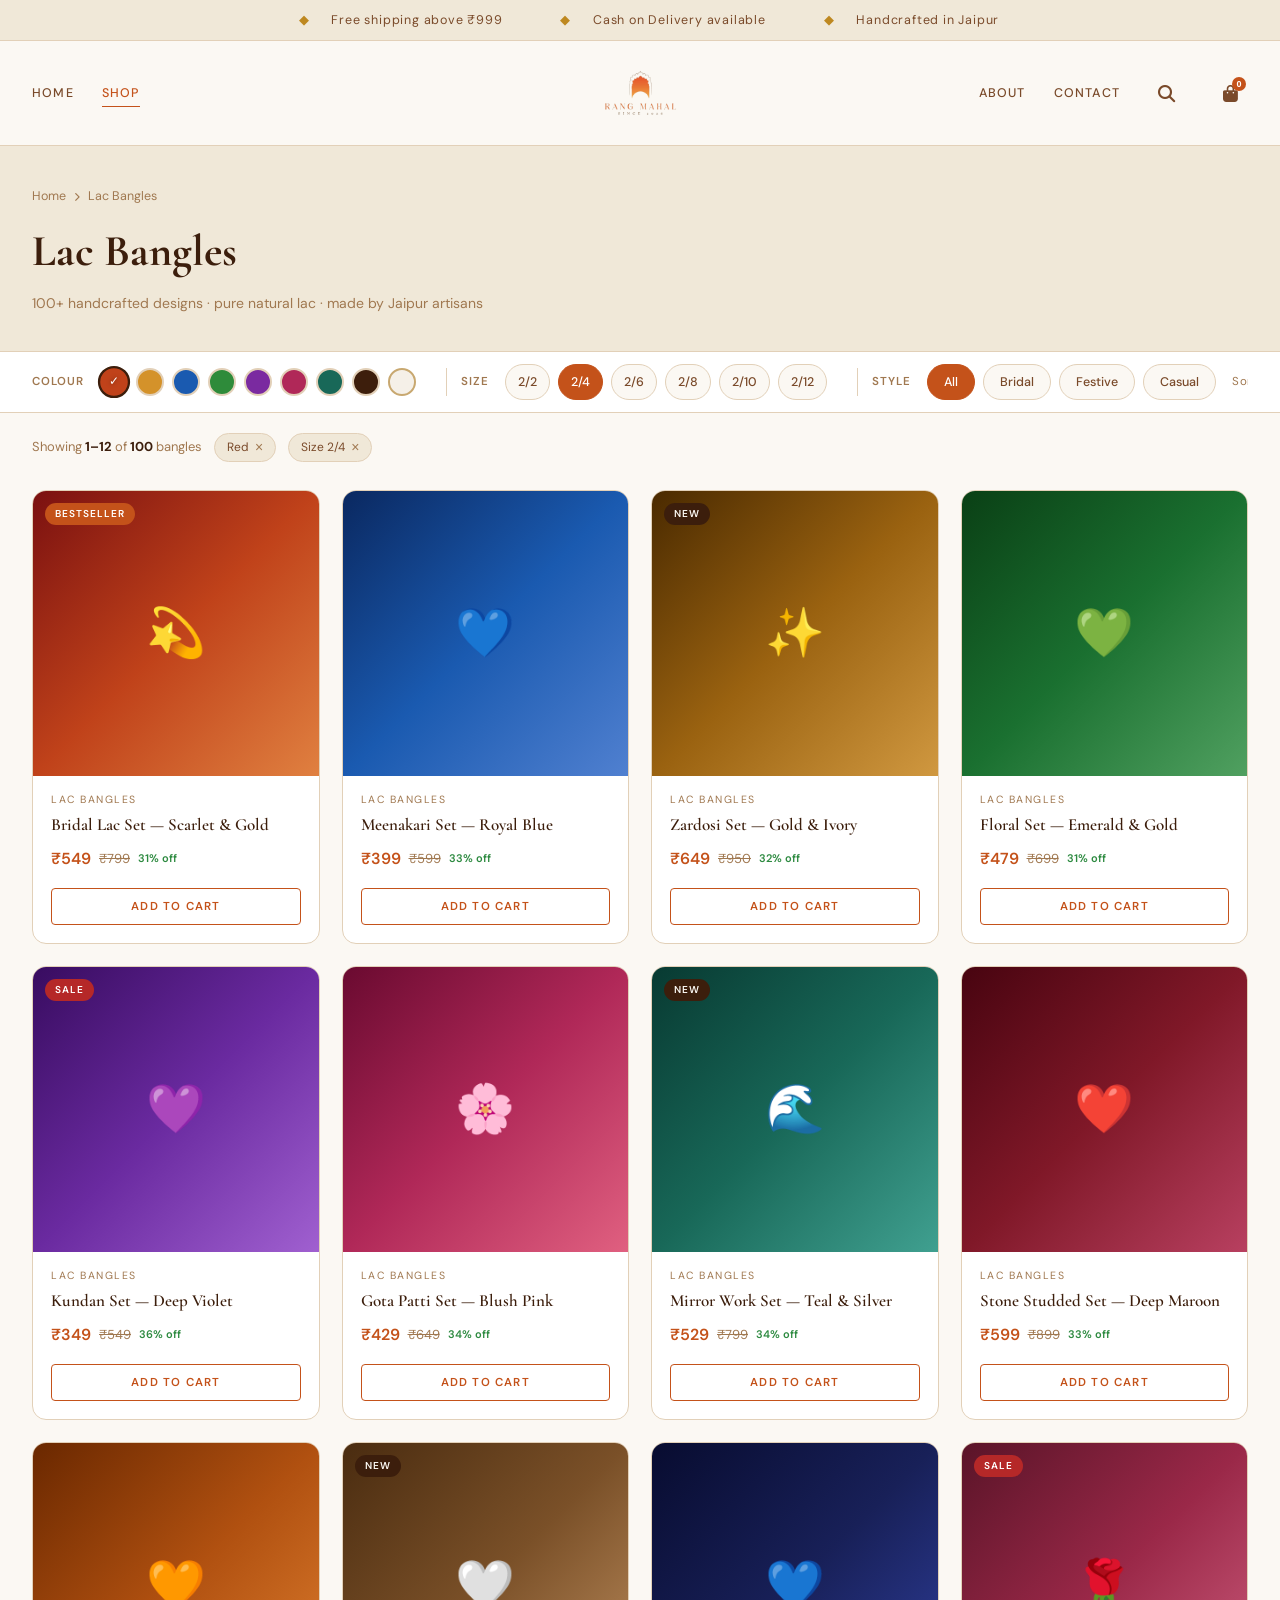
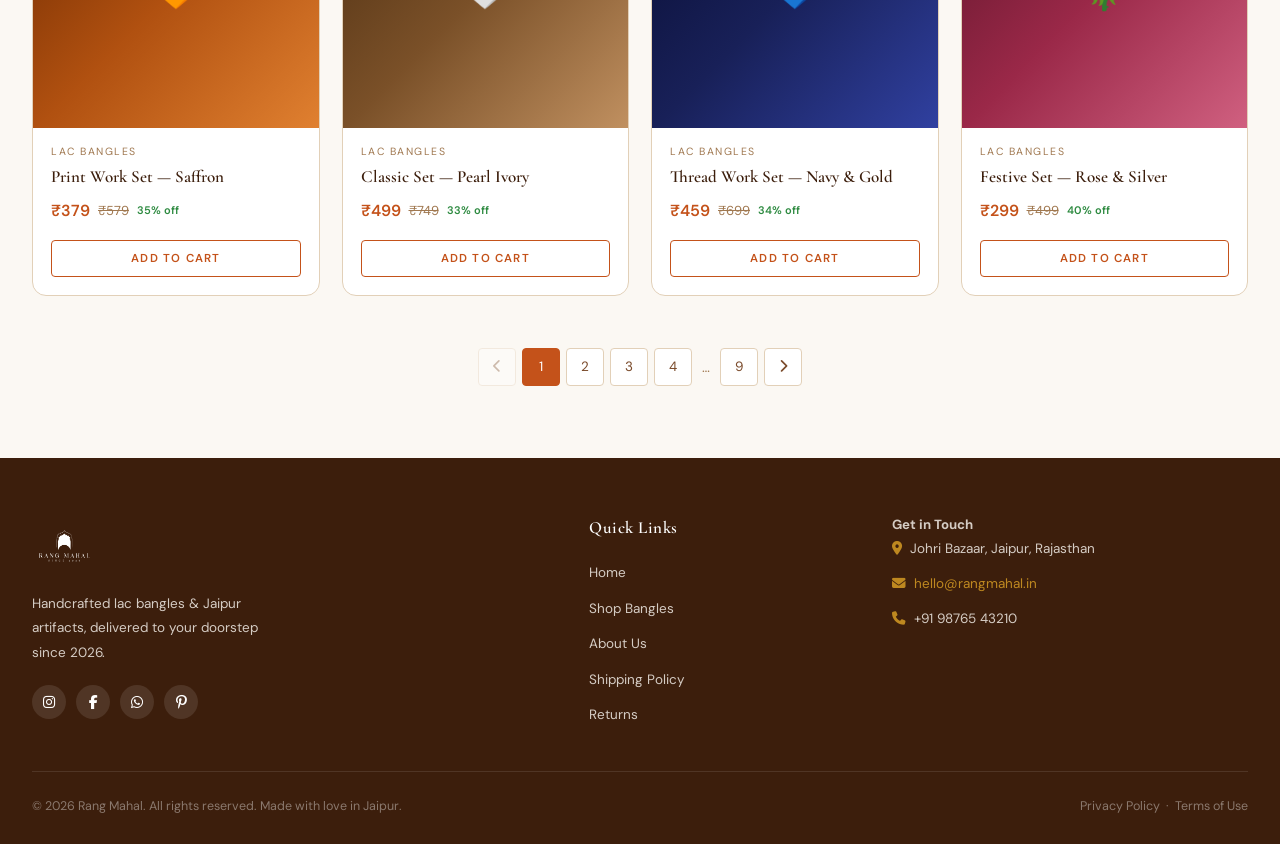
==== catalogue.html @ 9840b1d2 "Homepage completed" ====
<!DOCTYPE html>
<html lang="en">
<head>
  <meta charset="UTF-8" />
  <meta name="viewport" content="width=device-width, initial-scale=1.0" />
  <title>Lac Bangles — Rang Mahal Jaipur</title>
  <link rel="stylesheet" href="assets/css/styles.css" />
  <link rel="stylesheet" href="https://cdnjs.cloudflare.com/ajax/libs/font-awesome/6.5.0/css/all.min.css" />
  <style>

    /* ═══════════════════════════════════════════
       PAGE HEADER
    ═══════════════════════════════════════════ */
    .page-head {
      background: var(--cream-2);
      border-bottom: 1px solid var(--border);
      padding: 40px 32px 36px;
    }
    .page-head-inner {
      max-width: 1280px; margin: 0 auto;
    }
    .breadcrumb {
      font-size: 12.5px; color: var(--text-3);
      margin-bottom: 10px; display: flex; align-items: center; gap: 8px;
    }
    .breadcrumb a { color: var(--text-3); transition: color var(--t); }
    .breadcrumb a:hover { color: var(--orange); }
    .breadcrumb i { font-size: 9px; }
    .page-head h1 {
      font-family: 'Cormorant Garamond', serif;
      font-size: clamp(28px, 4vw, 44px);
      font-weight: 700; color: var(--brown);
    }
    .page-head p { font-size: 14px; color: var(--text-3); margin-top: 6px; }

    /* ═══════════════════════════════════════════
       FILTER BAR
    ═══════════════════════════════════════════ */
    .filter-bar {
      background: var(--white);
      border-bottom: 1px solid var(--border);
      padding: 0 32px;
      position: sticky; top: 104px; z-index: 50;
    }
    .filter-bar-inner {
      max-width: 1280px; margin: 0 auto;
      display: flex; align-items: center;
      gap: 0; overflow-x: auto;
      scrollbar-width: none;
    }
    .filter-bar-inner::-webkit-scrollbar { display: none; }

    .filter-group-label {
      font-size: 11.5px; font-weight: 600; letter-spacing: 1px;
      text-transform: uppercase; color: var(--text-3);
      padding: 16px 16px 16px 0;
      white-space: nowrap; flex-shrink: 0;
    }

    .filter-chips {
      display: flex; gap: 8px; padding: 12px 16px 12px 0;
      flex-shrink: 0;
    }
    .chip {
      display: inline-flex; align-items: center; gap: 6px;
      padding: 7px 16px; border-radius: 30px;
      font-size: 12.5px; font-weight: 500;
      border: 1.5px solid var(--border);
      background: var(--cream); color: var(--text-2);
      cursor: pointer; transition: all var(--t);
      white-space: nowrap;
    }
    .chip.active, .chip:hover {
      background: var(--orange); color: #fff; border-color: var(--orange);
    }
    .chip.size-chip { padding: 7px 12px; }

    /* Color chips */
    .color-chip {
      width: 28px; height: 28px; border-radius: 50%;
      border: 2.5px solid var(--border);
      cursor: pointer; transition: all var(--t);
      flex-shrink: 0;
      position: relative;
    }
    .color-chip:hover,
    .color-chip.active {
      border-color: var(--brown);
      transform: scale(1.15);
    }
    .color-chip.active::after {
      content: '✓';
      position: absolute; top: 50%; left: 50%;
      transform: translate(-50%, -50%);
      font-size: 10px; color: #fff;
      text-shadow: 0 0 4px rgba(0,0,0,0.5);
    }

    /* Separator between filter groups */
    .filter-sep {
      width: 1px; height: 28px; background: var(--border);
      flex-shrink: 0; margin: 0 14px;
    }

    /* Sort (pushed to the right) */
    .filter-spacer { flex: 1; }
    .sort-wrap { display: flex; align-items: center; gap: 8px; padding: 12px 0; white-space: nowrap; }
    .sort-label { font-size: 11.5px; color: var(--text-3); letter-spacing: 0.5px; }
    .sort-select {
      padding: 7px 30px 7px 12px; border-radius: 4px;
      border: 1.5px solid var(--border);
      background: var(--cream) url("data:image/svg+xml,%3Csvg xmlns='http://www.w3.org/2000/svg' width='10' height='6'%3E%3Cpath d='M0 0l5 6 5-6z' fill='%237A4A2A'/%3E%3C/svg%3E") no-repeat right 10px center;
      appearance: none; font-family: 'DM Sans', sans-serif;
      font-size: 12.5px; color: var(--text-2);
      cursor: pointer; outline: none;
    }
    .sort-select:focus { border-color: var(--orange); }

    /* Results count + active filters */
    .results-bar {
      max-width: 1280px; margin: 0 auto;
      padding: 20px 32px 0;
      display: flex; align-items: center; gap: 12px; flex-wrap: wrap;
    }
    .results-count { font-size: 13px; color: var(--text-3); }
    .results-count strong { color: var(--brown); }

    .active-tag {
      display: inline-flex; align-items: center; gap: 6px;
      background: var(--cream-2); border: 1px solid var(--border);
      padding: 4px 12px; border-radius: 20px;
      font-size: 12px; color: var(--text-2);
    }
    .active-tag button {
      background: none; border: none; cursor: pointer;
      color: var(--text-3); font-size: 14px; line-height: 1;
      padding: 0; transition: color var(--t);
    }
    .active-tag button:hover { color: var(--orange); }

    /* ═══════════════════════════════════════════
       PRODUCTS GRID
    ═══════════════════════════════════════════ */
    .shop-section { padding: 28px 32px 72px; }
    .shop-inner   { max-width: 1280px; margin: 0 auto; }

    /* ═══════════════════════════════════════════
       PAGINATION
    ═══════════════════════════════════════════ */
    .pagination {
      display: flex; align-items: center; justify-content: center;
      gap: 6px; margin-top: 52px;
    }
    .pg-btn {
      min-width: 38px; height: 38px; border-radius: 4px;
      background: var(--white); border: 1.5px solid var(--border);
      font-family: 'DM Sans', sans-serif; font-size: 13.5px;
      color: var(--text-2); cursor: pointer;
      display: flex; align-items: center; justify-content: center;
      padding: 0 8px; transition: all var(--t);
    }
    .pg-btn:hover      { border-color: var(--orange); color: var(--orange); }
    .pg-btn.active     { background: var(--orange); color: #fff; border-color: var(--orange); }
    .pg-btn:disabled   { opacity: 0.35; cursor: default; pointer-events: none; }
    .pg-ellipsis       { color: var(--text-3); padding: 0 4px; font-size: 14px; }

    /* ═══════════════════════════════════════════
       EMPTY STATE (future use)
    ═══════════════════════════════════════════ */
    .empty-state {
      text-align: center; padding: 80px 20px;
      display: none;
    }
    .empty-state i { font-size: 48px; color: var(--border); margin-bottom: 20px; }
    .empty-state h3 { font-family: 'Cormorant Garamond', serif; font-size: 26px; color: var(--brown); margin-bottom: 10px; }
    .empty-state p  { color: var(--text-3); font-size: 14px; }

    /* ═══════════════════════════════════════════
       RESPONSIVE
    ═══════════════════════════════════════════ */
    @media (max-width: 768px) {
      .filter-bar { padding: 0 18px; }
      .shop-section { padding: 20px 18px 52px; }
      .results-bar  { padding: 16px 18px 0; }
      .page-head    { padding: 28px 18px 24px; }
    }
  </style>
</head>
<body>

<!-- ── Announcement Bar ─────────────────────────────────── -->
<div class="top-bar">
  <span><span class="dot">◆</span> Free shipping above ₹999</span>
  <span><span class="dot">◆</span> Cash on Delivery available</span>
  <span><span class="dot">◆</span> Handcrafted in Jaipur</span>
</div>

<!-- ── Navbar ──────────────────────────────────────────── -->
<nav class="navbar">
  <div class="nav-wrap">
    <div class="nav-links">
      <a href="index.html" class="nav-link">Home</a>
      <a href="catalogue.html" class="nav-link active">Shop</a>
    </div>

    <div class="nav-logo">
      <a href="index.html"><img src="assets/images/logo.png" alt="Rang Mahal" /></a>
    </div>

    <div class="nav-links nav-links-right">
      <a href="index.html#about" class="nav-link">About</a>
      <a href="index.html#contact" class="nav-link">Contact</a>
      <button class="nav-icon" title="Search"><i class="fas fa-search"></i></button>
      <button class="nav-icon" title="Cart">
        <i class="fas fa-shopping-bag"></i>
        <span class="cart-count" id="cartCount">0</span>
      </button>
    </div>
  </div>
</nav>

<!-- ── Page Header ──────────────────────────────────────── -->
<div class="page-head">
  <div class="page-head-inner">
    <div class="breadcrumb">
      <a href="index.html">Home</a>
      <i class="fas fa-chevron-right"></i>
      <span>Lac Bangles</span>
    </div>
    <h1>Lac Bangles</h1>
    <p>100+ handcrafted designs · pure natural lac · made by Jaipur artisans</p>
  </div>
</div>

<!-- ── Filter Bar ───────────────────────────────────────── -->
<div class="filter-bar">
  <div class="filter-bar-inner">

    <!-- Color -->
    <span class="filter-group-label">Colour</span>
    <div class="filter-chips" id="colorChips">
      <div class="color-chip active" style="background:#C0421A;" title="Red" onclick="toggleChip(this,'color')"></div>
      <div class="color-chip"       style="background:#D4922A;" title="Gold" onclick="toggleChip(this,'color')"></div>
      <div class="color-chip"       style="background:#1A5AB0;" title="Blue" onclick="toggleChip(this,'color')"></div>
      <div class="color-chip"       style="background:#2E8B3A;" title="Green" onclick="toggleChip(this,'color')"></div>
      <div class="color-chip"       style="background:#7A2AA0;" title="Purple" onclick="toggleChip(this,'color')"></div>
      <div class="color-chip"       style="background:#B02858;" title="Pink" onclick="toggleChip(this,'color')"></div>
      <div class="color-chip"       style="background:#186858;" title="Teal" onclick="toggleChip(this,'color')"></div>
      <div class="color-chip"       style="background:#3D1E0C;" title="Brown" onclick="toggleChip(this,'color')"></div>
      <div class="color-chip"       style="background:#F5F0E8;border-color:#C8A870;" title="Ivory" onclick="toggleChip(this,'color')"></div>
    </div>

    <div class="filter-sep"></div>

    <!-- Size -->
    <span class="filter-group-label">Size</span>
    <div class="filter-chips" id="sizeChips">
      <span class="chip size-chip" onclick="toggleChip(this,'size')">2/2</span>
      <span class="chip size-chip active" onclick="toggleChip(this,'size')">2/4</span>
      <span class="chip size-chip" onclick="toggleChip(this,'size')">2/6</span>
      <span class="chip size-chip" onclick="toggleChip(this,'size')">2/8</span>
      <span class="chip size-chip" onclick="toggleChip(this,'size')">2/10</span>
      <span class="chip size-chip" onclick="toggleChip(this,'size')">2/12</span>
    </div>

    <div class="filter-sep"></div>

    <!-- Style -->
    <span class="filter-group-label">Style</span>
    <div class="filter-chips">
      <span class="chip active" onclick="toggleChip(this,'style')">All</span>
      <span class="chip" onclick="toggleChip(this,'style')">Bridal</span>
      <span class="chip" onclick="toggleChip(this,'style')">Festive</span>
      <span class="chip" onclick="toggleChip(this,'style')">Casual</span>
    </div>

    <div class="filter-spacer"></div>

    <!-- Sort -->
    <div class="sort-wrap">
      <span class="sort-label">Sort</span>
      <select class="sort-select" id="sortSelect">
        <option>Most Popular</option>
        <option>Price: Low to High</option>
        <option>Price: High to Low</option>
        <option>Newest First</option>
        <option>Best Rated</option>
      </select>
    </div>

  </div>
</div>

<!-- ── Results count + active filter tags ──────────────── -->
<div class="results-bar" id="resultsBar">
  <span class="results-count">Showing <strong>1–12</strong> of <strong>100</strong> bangles</span>
  <span class="active-tag">Red <button onclick="this.parentElement.remove()">×</button></span>
  <span class="active-tag">Size 2/4 <button onclick="this.parentElement.remove()">×</button></span>
</div>

<!-- ── Products Grid ────────────────────────────────────── -->
<div class="shop-section">
  <div class="shop-inner">
    <div class="grid-4" id="productsGrid">

      <!-- 1 -->
      <div class="card">
        <div class="card-img">
          <div class="ph ph-red">💫</div>
          <div class="card-badge badge-hot">Bestseller</div>
          <button class="card-wish"><i class="far fa-heart"></i></button>
        </div>
        <div class="card-body">
          <div class="card-sub">Lac Bangles</div>
          <div class="card-name">Bridal Lac Set — Scarlet &amp; Gold</div>
          <div class="card-price">
            <span class="price-now">₹549</span>
            <span class="price-was">₹799</span>
            <span class="price-off">31% off</span>
          </div>
        </div>
        <div class="card-footer"><button class="card-btn" onclick="addCart(this)">Add to Cart</button></div>
      </div>

      <!-- 2 -->
      <div class="card">
        <div class="card-img">
          <div class="ph ph-blue">💙</div>
          <button class="card-wish"><i class="far fa-heart"></i></button>
        </div>
        <div class="card-body">
          <div class="card-sub">Lac Bangles</div>
          <div class="card-name">Meenakari Set — Royal Blue</div>
          <div class="card-price">
            <span class="price-now">₹399</span>
            <span class="price-was">₹599</span>
            <span class="price-off">33% off</span>
          </div>
        </div>
        <div class="card-footer"><button class="card-btn" onclick="addCart(this)">Add to Cart</button></div>
      </div>

      <!-- 3 -->
      <div class="card">
        <div class="card-img">
          <div class="ph ph-gold">✨</div>
          <div class="card-badge badge-new">New</div>
          <button class="card-wish"><i class="far fa-heart"></i></button>
        </div>
        <div class="card-body">
          <div class="card-sub">Lac Bangles</div>
          <div class="card-name">Zardosi Set — Gold &amp; Ivory</div>
          <div class="card-price">
            <span class="price-now">₹649</span>
            <span class="price-was">₹950</span>
            <span class="price-off">32% off</span>
          </div>
        </div>
        <div class="card-footer"><button class="card-btn" onclick="addCart(this)">Add to Cart</button></div>
      </div>

      <!-- 4 -->
      <div class="card">
        <div class="card-img">
          <div class="ph ph-green">💚</div>
          <button class="card-wish"><i class="far fa-heart"></i></button>
        </div>
        <div class="card-body">
          <div class="card-sub">Lac Bangles</div>
          <div class="card-name">Floral Set — Emerald &amp; Gold</div>
          <div class="card-price">
            <span class="price-now">₹479</span>
            <span class="price-was">₹699</span>
            <span class="price-off">31% off</span>
          </div>
        </div>
        <div class="card-footer"><button class="card-btn" onclick="addCart(this)">Add to Cart</button></div>
      </div>

      <!-- 5 -->
      <div class="card">
        <div class="card-img">
          <div class="ph ph-purple">💜</div>
          <div class="card-badge badge-sale">Sale</div>
          <button class="card-wish"><i class="far fa-heart"></i></button>
        </div>
        <div class="card-body">
          <div class="card-sub">Lac Bangles</div>
          <div class="card-name">Kundan Set — Deep Violet</div>
          <div class="card-price">
            <span class="price-now">₹349</span>
            <span class="price-was">₹549</span>
            <span class="price-off">36% off</span>
          </div>
        </div>
        <div class="card-footer"><button class="card-btn" onclick="addCart(this)">Add to Cart</button></div>
      </div>

      <!-- 6 -->
      <div class="card">
        <div class="card-img">
          <div class="ph ph-pink">🌸</div>
          <button class="card-wish"><i class="far fa-heart"></i></button>
        </div>
        <div class="card-body">
          <div class="card-sub">Lac Bangles</div>
          <div class="card-name">Gota Patti Set — Blush Pink</div>
          <div class="card-price">
            <span class="price-now">₹429</span>
            <span class="price-was">₹649</span>
            <span class="price-off">34% off</span>
          </div>
        </div>
        <div class="card-footer"><button class="card-btn" onclick="addCart(this)">Add to Cart</button></div>
      </div>

      <!-- 7 -->
      <div class="card">
        <div class="card-img">
          <div class="ph ph-teal">🌊</div>
          <div class="card-badge badge-new">New</div>
          <button class="card-wish"><i class="far fa-heart"></i></button>
        </div>
        <div class="card-body">
          <div class="card-sub">Lac Bangles</div>
          <div class="card-name">Mirror Work Set — Teal &amp; Silver</div>
          <div class="card-price">
            <span class="price-now">₹529</span>
            <span class="price-was">₹799</span>
            <span class="price-off">34% off</span>
          </div>
        </div>
        <div class="card-footer"><button class="card-btn" onclick="addCart(this)">Add to Cart</button></div>
      </div>

      <!-- 8 -->
      <div class="card">
        <div class="card-img">
          <div class="ph ph-maroon">❤️</div>
          <button class="card-wish"><i class="far fa-heart"></i></button>
        </div>
        <div class="card-body">
          <div class="card-sub">Lac Bangles</div>
          <div class="card-name">Stone Studded Set — Deep Maroon</div>
          <div class="card-price">
            <span class="price-now">₹599</span>
            <span class="price-was">₹899</span>
            <span class="price-off">33% off</span>
          </div>
        </div>
        <div class="card-footer"><button class="card-btn" onclick="addCart(this)">Add to Cart</button></div>
      </div>

      <!-- 9 -->
      <div class="card">
        <div class="card-img">
          <div class="ph ph-saffron">🧡</div>
          <button class="card-wish"><i class="far fa-heart"></i></button>
        </div>
        <div class="card-body">
          <div class="card-sub">Lac Bangles</div>
          <div class="card-name">Print Work Set — Saffron</div>
          <div class="card-price">
            <span class="price-now">₹379</span>
            <span class="price-was">₹579</span>
            <span class="price-off">35% off</span>
          </div>
        </div>
        <div class="card-footer"><button class="card-btn" onclick="addCart(this)">Add to Cart</button></div>
      </div>

      <!-- 10 -->
      <div class="card">
        <div class="card-img">
          <div class="ph ph-ivory">🤍</div>
          <div class="card-badge badge-new">New</div>
          <button class="card-wish"><i class="far fa-heart"></i></button>
        </div>
        <div class="card-body">
          <div class="card-sub">Lac Bangles</div>
          <div class="card-name">Classic Set — Pearl Ivory</div>
          <div class="card-price">
            <span class="price-now">₹499</span>
            <span class="price-was">₹749</span>
            <span class="price-off">33% off</span>
          </div>
        </div>
        <div class="card-footer"><button class="card-btn" onclick="addCart(this)">Add to Cart</button></div>
      </div>

      <!-- 11 -->
      <div class="card">
        <div class="card-img">
          <div class="ph ph-navy">💙</div>
          <button class="card-wish"><i class="far fa-heart"></i></button>
        </div>
        <div class="card-body">
          <div class="card-sub">Lac Bangles</div>
          <div class="card-name">Thread Work Set — Navy &amp; Gold</div>
          <div class="card-price">
            <span class="price-now">₹459</span>
            <span class="price-was">₹699</span>
            <span class="price-off">34% off</span>
          </div>
        </div>
        <div class="card-footer"><button class="card-btn" onclick="addCart(this)">Add to Cart</button></div>
      </div>

      <!-- 12 -->
      <div class="card">
        <div class="card-img">
          <div class="ph ph-rose">🌹</div>
          <div class="card-badge badge-sale">Sale</div>
          <button class="card-wish"><i class="far fa-heart"></i></button>
        </div>
        <div class="card-body">
          <div class="card-sub">Lac Bangles</div>
          <div class="card-name">Festive Set — Rose &amp; Silver</div>
          <div class="card-price">
            <span class="price-now">₹299</span>
            <span class="price-was">₹499</span>
            <span class="price-off">40% off</span>
          </div>
        </div>
        <div class="card-footer"><button class="card-btn" onclick="addCart(this)">Add to Cart</button></div>
      </div>

    </div><!-- /grid -->

    <!-- Pagination -->
    <div class="pagination">
      <button class="pg-btn" disabled><i class="fas fa-chevron-left"></i></button>
      <button class="pg-btn active">1</button>
      <button class="pg-btn" onclick="goPage(this)">2</button>
      <button class="pg-btn" onclick="goPage(this)">3</button>
      <button class="pg-btn" onclick="goPage(this)">4</button>
      <span class="pg-ellipsis">…</span>
      <button class="pg-btn" onclick="goPage(this)">9</button>
      <button class="pg-btn" onclick="goPage(this)"><i class="fas fa-chevron-right"></i></button>
    </div>

  </div>
</div>

<!-- ── Footer ───────────────────────────────────────────── -->
<footer class="footer">
  <div class="footer-grid">
    <div>
      <div class="footer-logo"><img src="assets/images/logo.png" alt="Rang Mahal" /></div>
      <p class="footer-desc">
        Handcrafted lac bangles &amp; Jaipur artifacts, delivered to your doorstep since 2026.
      </p>
      <div class="footer-socials">
        <a href="#" class="social-btn"><i class="fab fa-instagram"></i></a>
        <a href="#" class="social-btn"><i class="fab fa-facebook-f"></i></a>
        <a href="#" class="social-btn"><i class="fab fa-whatsapp"></i></a>
        <a href="#" class="social-btn"><i class="fab fa-pinterest-p"></i></a>
      </div>
    </div>

    <div class="footer-col">
      <h5>Quick Links</h5>
      <ul class="footer-list">
        <li><a href="index.html">Home</a></li>
        <li><a href="catalogue.html">Shop Bangles</a></li>
        <li><a href="index.html#about">About Us</a></li>
        <li><a href="#">Shipping Policy</a></li>
        <li><a href="#">Returns</a></li>
      </ul>
    </div>

    <div class="footer-contact">
      <h5>Get in Touch</h5>
      <p><i class="fas fa-location-dot" style="color:var(--gold);margin-right:8px;"></i>Johri Bazaar, Jaipur, Rajasthan</p>
      <p style="margin-top:8px;"><i class="fas fa-envelope" style="color:var(--gold);margin-right:8px;"></i><a href="mailto:hello@rangmahal.in" style="color:var(--gold);">hello@rangmahal.in</a></p>
      <p style="margin-top:8px;"><i class="fas fa-phone" style="color:var(--gold);margin-right:8px;"></i>+91 98765 43210</p>
    </div>
  </div>

  <div class="footer-bottom">
    <span>© 2026 Rang Mahal. All rights reserved. Made with love in Jaipur.</span>
    <span>Privacy Policy &nbsp;·&nbsp; Terms of Use</span>
  </div>
</footer>

<script>
  // Cart
  let cartCount = 0;
  function addCart(btn) {
    cartCount++;
    document.getElementById('cartCount').textContent = cartCount;
    btn.textContent = '✓ Added';
    btn.style.background = '#2D8A40';
    btn.style.color = '#fff';
    btn.style.borderColor = '#2D8A40';
    setTimeout(() => {
      btn.textContent = 'Add to Cart';
      btn.style.cssText = '';
    }, 1600);
  }

  // Filter chip toggle (allow multi-select for color/size, single for style)
  function toggleChip(el, group) {
    if (group === 'style') {
      el.closest('.filter-chips').querySelectorAll('.chip').forEach(c => c.classList.remove('active'));
      el.classList.add('active');
    } else {
      el.classList.toggle('active');
    }
  }

  // Pagination
  function goPage(btn) {
    document.querySelectorAll('.pg-btn').forEach(b => b.classList.remove('active'));
    btn.classList.add('active');
    window.scrollTo({ top: 0, behavior: 'smooth' });
  }
</script>
</body>
</html>
---- assets/css/styles.css ----
/* ============================================================
   RANG MAHAL — Global Styles
   Cream #FBF8F3 | Orange #C4521A | Brown #3C1E0C | Gold #BE8820
   ============================================================ */

@import url('https://fonts.googleapis.com/css2?family=Cormorant+Garamond:ital,wght@0,400;0,500;0,600;0,700;1,400;1,600&family=DM+Sans:wght@300;400;500;600&display=swap');

*, *::before, *::after { box-sizing: border-box; margin: 0; padding: 0; }

:root {
  --cream:     #FBF8F3;
  --cream-2:   #F0E8D8;
  --white:     #FFFFFF;
  --brown:     #3C1E0C;
  --brown-2:   #7A4A2A;
  --orange:    #C4521A;
  --orange-2:  #E06B2A;
  --gold:      #BE8820;
  --border:    #E2D0B8;
  --text:      #3C1E0C;
  --text-2:    #7A4A2A;
  --text-3:    #A07850;
  --shadow:    0 2px 16px rgba(60,30,12,0.09);
  --shadow-2:  0 8px 36px rgba(60,30,12,0.14);
  --r:         8px;
  --r-lg:      14px;
  --t:         0.25s ease;
}

html { scroll-behavior: smooth; }

body {
  font-family: 'DM Sans', sans-serif;
  background: var(--cream);
  color: var(--text);
  line-height: 1.6;
  overflow-x: hidden;
}

img { display: block; max-width: 100%; }
a   { text-decoration: none; color: inherit; }

/* ── Announcement Bar ─────────────────────────────────────── */
.top-bar {
  background: var(--cream-2);
  border-bottom: 1px solid var(--border);
  text-align: center;
  padding: 10px 20px;
  font-size: 12.5px;
  color: var(--brown-2);
  letter-spacing: 0.8px;
}
.top-bar span { margin: 0 18px; }
.top-bar .dot { color: var(--gold); }

/* ── Navbar ───────────────────────────────────────────────── */
.navbar {
  background: var(--cream);
  border-bottom: 1px solid var(--border);
  position: sticky; top: 0; z-index: 999;
}
.nav-wrap {
  max-width: 1280px; margin: 0 auto;
  padding: 0 32px;
  display: grid;
  grid-template-columns: 1fr auto 1fr;
  align-items: center;
  height: 104px;
}
.nav-links { display: flex; align-items: center; gap: 28px; }
.nav-links-right { justify-content: flex-end; }

.nav-link {
  font-size: 12.5px; font-weight: 500;
  letter-spacing: 1.2px; text-transform: uppercase;
  color: var(--text-2);
  transition: color var(--t);
  position: relative;
}
.nav-link::after {
  content: ''; position: absolute; bottom: -4px; left: 0;
  width: 0; height: 1px; background: var(--orange);
  transition: width var(--t);
}
.nav-link:hover,
.nav-link.active { color: var(--orange); }
.nav-link:hover::after,
.nav-link.active::after { width: 100%; }

.nav-logo img { height: 90px; display: block; }

.nav-icon {
  background: none; border: none; cursor: pointer;
  color: var(--text-2); font-size: 17px;
  transition: color var(--t); position: relative;
  width: 36px; height: 36px;
  display: flex; align-items: center; justify-content: center;
  border-radius: 50%;
}
.nav-icon:hover { color: var(--orange); background: var(--cream-2); }

.cart-count {
  position: absolute; top: 2px; right: 2px;
  background: var(--orange); color: #fff;
  font-size: 9px; font-weight: 700;
  width: 14px; height: 14px; border-radius: 50%;
  display: flex; align-items: center; justify-content: center;
}

/* ── Buttons ──────────────────────────────────────────────── */
.btn {
  display: inline-flex; align-items: center; gap: 8px;
  padding: 13px 30px; border-radius: 4px;
  font-family: 'DM Sans', sans-serif;
  font-size: 12.5px; font-weight: 600;
  letter-spacing: 1.4px; text-transform: uppercase;
  cursor: pointer; border: 1.5px solid transparent;
  transition: all var(--t);
}
.btn-solid {
  background: var(--orange); color: #fff; border-color: var(--orange);
}
.btn-solid:hover { background: var(--brown); border-color: var(--brown); }

.btn-outline {
  background: transparent; color: var(--brown); border-color: var(--brown);
}
.btn-outline:hover { background: var(--brown); color: var(--cream); }

.btn-sm { padding: 9px 22px; font-size: 11.5px; }

/* ── Product Card ─────────────────────────────────────────── */
.card {
  background: var(--white);
  border-radius: var(--r-lg);
  overflow: hidden;
  border: 1px solid var(--border);
  transition: box-shadow var(--t), transform var(--t);
}
.card:hover { box-shadow: var(--shadow-2); transform: translateY(-4px); }

.card-img {
  aspect-ratio: 1/1;
  overflow: hidden;
  background: var(--cream-2);
  position: relative;
}
.card-img img,
.card-placeholder {
  width: 100%; height: 100%;
  object-fit: cover;
  transition: transform 0.4s ease;
}
.card:hover .card-img img,
.card:hover .card-placeholder { transform: scale(1.05); }

.card-badge {
  position: absolute; top: 12px; left: 12px;
  padding: 3px 10px; border-radius: 20px;
  font-size: 10px; font-weight: 600; letter-spacing: 1px;
  text-transform: uppercase;
}
.badge-new  { background: var(--brown);  color: var(--cream); }
.badge-hot  { background: var(--orange); color: #fff; }
.badge-sale { background: #B52828;       color: #fff; }

.card-wish {
  position: absolute; top: 12px; right: 12px;
  width: 32px; height: 32px; border-radius: 50%;
  background: rgba(255,255,255,0.9);
  border: none; cursor: pointer;
  display: flex; align-items: center; justify-content: center;
  font-size: 14px; color: var(--text-3);
  transition: all var(--t);
  opacity: 0;
}
.card:hover .card-wish { opacity: 1; }
.card-wish:hover { color: #B52828; background: #fff; }

.card-body { padding: 16px 18px; }
.card-sub  { font-size: 10.5px; letter-spacing: 1.5px; text-transform: uppercase; color: var(--text-3); margin-bottom: 5px; }
.card-name { font-family: 'Cormorant Garamond', serif; font-size: 17px; font-weight: 600; color: var(--brown); line-height: 1.3; margin-bottom: 10px; }

.card-price { display: flex; align-items: center; gap: 8px; }
.price-now  { font-size: 16px; font-weight: 600; color: var(--orange); }
.price-was  { font-size: 13px; color: var(--text-3); text-decoration: line-through; }
.price-off  { font-size: 11px; font-weight: 600; color: #2D8A40; }

.card-footer { padding: 0 18px 18px; }
.card-btn {
  width: 100%; padding: 10px; border-radius: 4px;
  background: transparent;
  border: 1px solid var(--orange); color: var(--orange);
  font-family: 'DM Sans', sans-serif;
  font-size: 11.5px; font-weight: 600; letter-spacing: 1.2px; text-transform: uppercase;
  cursor: pointer; transition: all var(--t);
}
.card-btn:hover { background: var(--orange); color: #fff; }

/* ── Section Wrapper ──────────────────────────────────────── */
.section { padding: 72px 32px; }
.inner   { max-width: 1280px; margin: 0 auto; }

/* ── Section Header ───────────────────────────────────────── */
.sec-head { text-align: center; margin-bottom: 48px; }
.sec-tag  {
  display: inline-block;
  font-size: 10.5px; font-weight: 600; letter-spacing: 3px; text-transform: uppercase;
  color: var(--gold); margin-bottom: 10px;
}
.sec-title {
  font-family: 'Cormorant Garamond', serif;
  font-size: clamp(28px, 4vw, 44px);
  font-weight: 700; color: var(--brown); line-height: 1.15;
}
.sec-rule {
  width: 48px; height: 1px; background: var(--gold);
  margin: 14px auto 0;
}

/* ── Product Grid ─────────────────────────────────────────── */
.grid-4 { display: grid; grid-template-columns: repeat(4,1fr); gap: 22px; }
.grid-3 { display: grid; grid-template-columns: repeat(3,1fr); gap: 22px; }

/* ── Footer ───────────────────────────────────────────────── */
.footer {
  background: var(--brown);
  color: rgba(251,248,243,0.8);
  padding: 56px 32px 28px;
}
.footer-grid {
  max-width: 1280px; margin: 0 auto;
  display: grid; grid-template-columns: 2fr 1fr 1.4fr;
  gap: 48px;
  padding-bottom: 44px;
  border-bottom: 1px solid rgba(255,255,255,0.1);
}
.footer-logo img { height: 64px; filter: brightness(0) invert(1); margin-bottom: 14px; }
.footer-desc { font-size: 13.5px; line-height: 1.8; max-width: 260px; }

.footer-socials { display: flex; gap: 10px; margin-top: 20px; }
.social-btn {
  width: 34px; height: 34px; border-radius: 50%;
  background: rgba(255,255,255,0.1); color: #fff;
  display: flex; align-items: center; justify-content: center;
  font-size: 14px; transition: background var(--t);
}
.social-btn:hover { background: var(--orange); }

.footer-col h5 {
  font-family: 'Cormorant Garamond', serif;
  font-size: 17px; font-weight: 600; color: #fff;
  margin-bottom: 18px; letter-spacing: 0.5px;
}
.footer-list { list-style: none; display: flex; flex-direction: column; gap: 10px; }
.footer-list a { font-size: 13.5px; transition: color var(--t); }
.footer-list a:hover { color: #fff; }

.footer-contact p { font-size: 13.5px; line-height: 2; }
.footer-contact a { color: var(--gold); }
.footer-contact a:hover { color: #fff; }

.footer-bottom {
  max-width: 1280px; margin: 0 auto; padding-top: 24px;
  display: flex; justify-content: space-between; align-items: center;
  font-size: 12.5px; color: rgba(255,255,255,0.4); flex-wrap: wrap; gap: 12px;
}

/* ── Placeholder art colors ───────────────────────────────── */
.ph { width:100%; height:100%; display:flex; align-items:center; justify-content:center; font-size:48px; }
.ph-red    { background: linear-gradient(135deg,#7A1010,#C0421A,#E08040); }
.ph-blue   { background: linear-gradient(135deg,#0A2860,#1A5AB0,#5080D0); }
.ph-green  { background: linear-gradient(135deg,#0A4015,#1A7030,#50A060); }
.ph-purple { background: linear-gradient(135deg,#380C60,#6A2AA0,#A060D0); }
.ph-pink   { background: linear-gradient(135deg,#6A0A30,#B02858,#E06080); }
.ph-teal   { background: linear-gradient(135deg,#083A32,#186858,#40A090); }
.ph-gold   { background: linear-gradient(135deg,#4A2A00,#9A6210,#D09840); }
.ph-maroon { background: linear-gradient(135deg,#480410,#801828,#B84060); }
.ph-ivory  { background: linear-gradient(135deg,#4A2C10,#7A5028,#C09060); }
.ph-saffron{ background: linear-gradient(135deg,#6A2800,#B05010,#E08030); }
.ph-navy   { background: linear-gradient(135deg,#080C30,#182058,#3040A0); }
.ph-rose   { background: linear-gradient(135deg,#5A1428,#9A2848,#D06080); }

/* ── Responsive ───────────────────────────────────────────── */
@media (max-width: 1024px) {
  .grid-4 { grid-template-columns: repeat(2,1fr); }
}
@media (max-width: 768px) {
  .nav-links { display: none; }
  .nav-wrap  { grid-template-columns: auto 1fr auto; }
  .nav-logo  { text-align: center; }
  .footer-grid { grid-template-columns: 1fr 1fr; gap: 32px; }
  .grid-3    { grid-template-columns: repeat(2,1fr); }
}
@media (max-width: 520px) {
  .section   { padding: 52px 18px; }
  .footer    { padding: 44px 18px 24px; }
  .footer-grid { grid-template-columns: 1fr; gap: 28px; }
  .grid-4, .grid-3 { grid-template-columns: repeat(2,1fr); gap: 14px; }
}
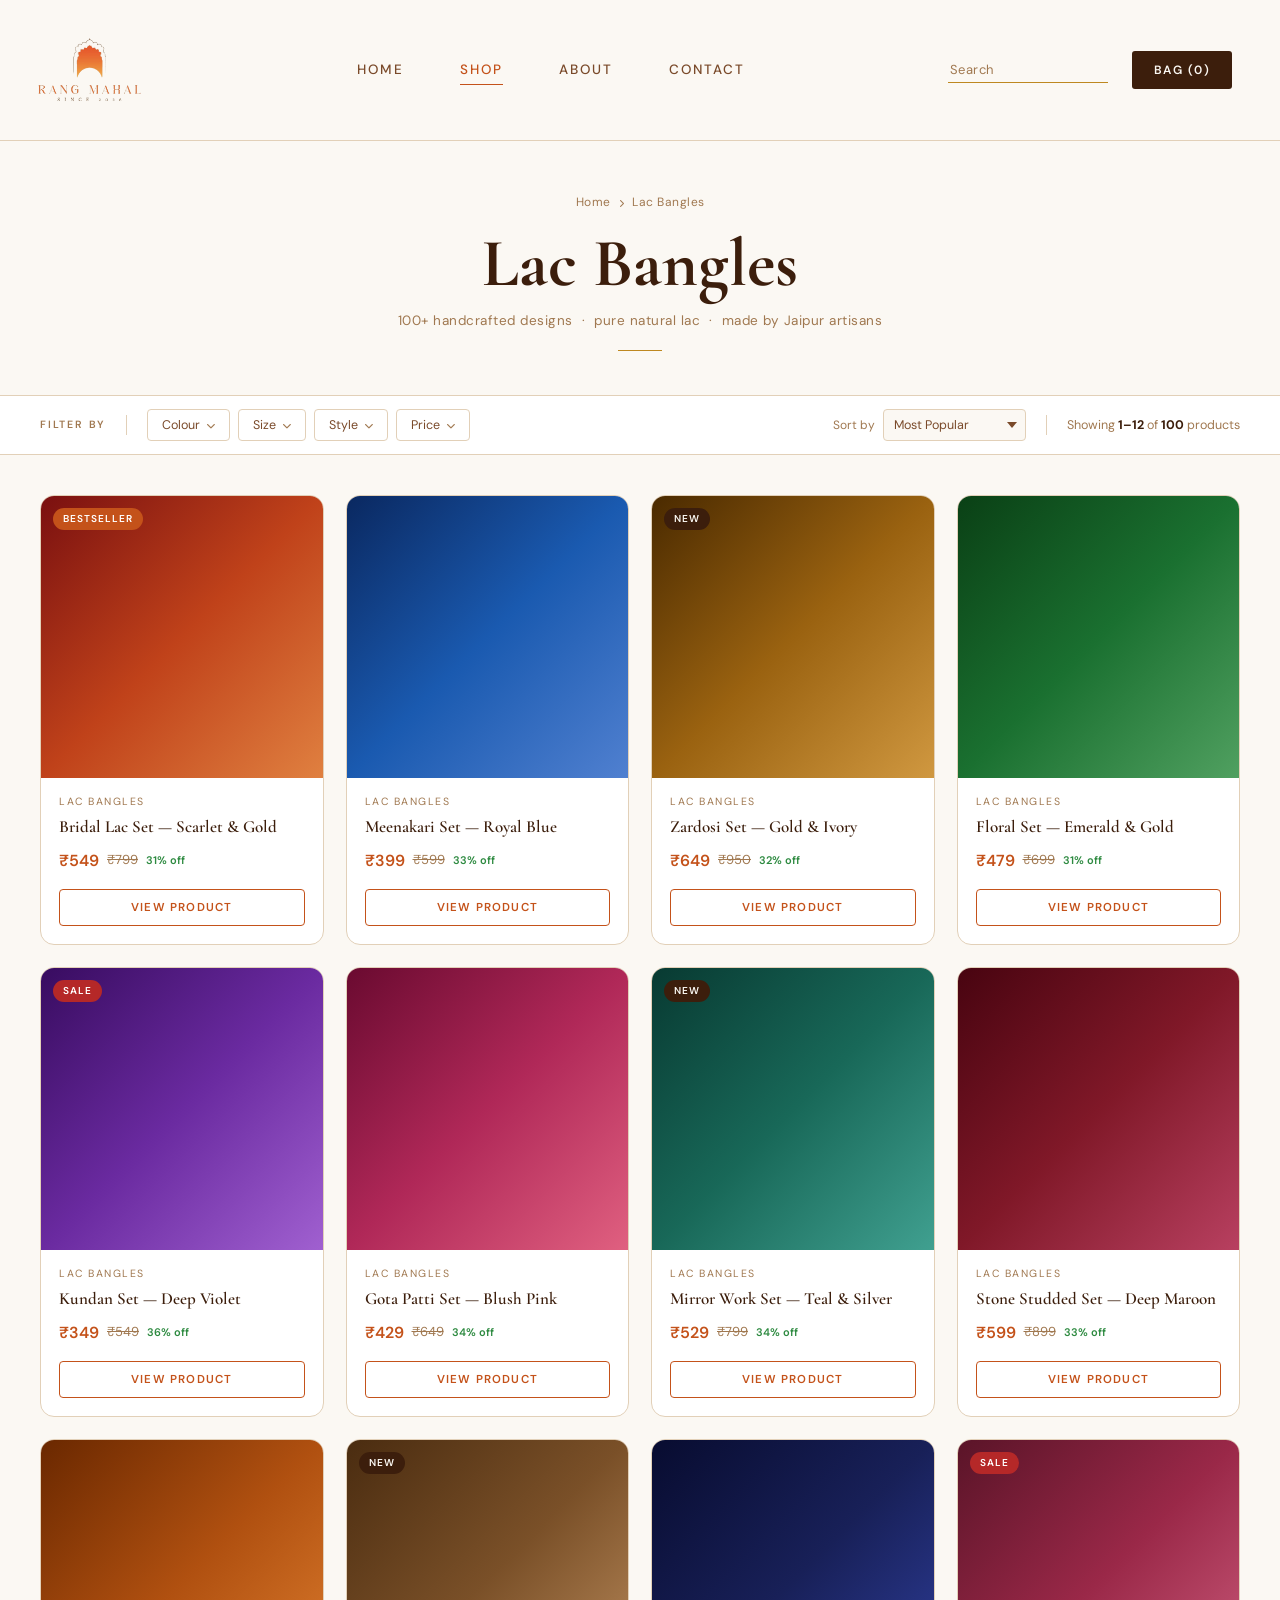
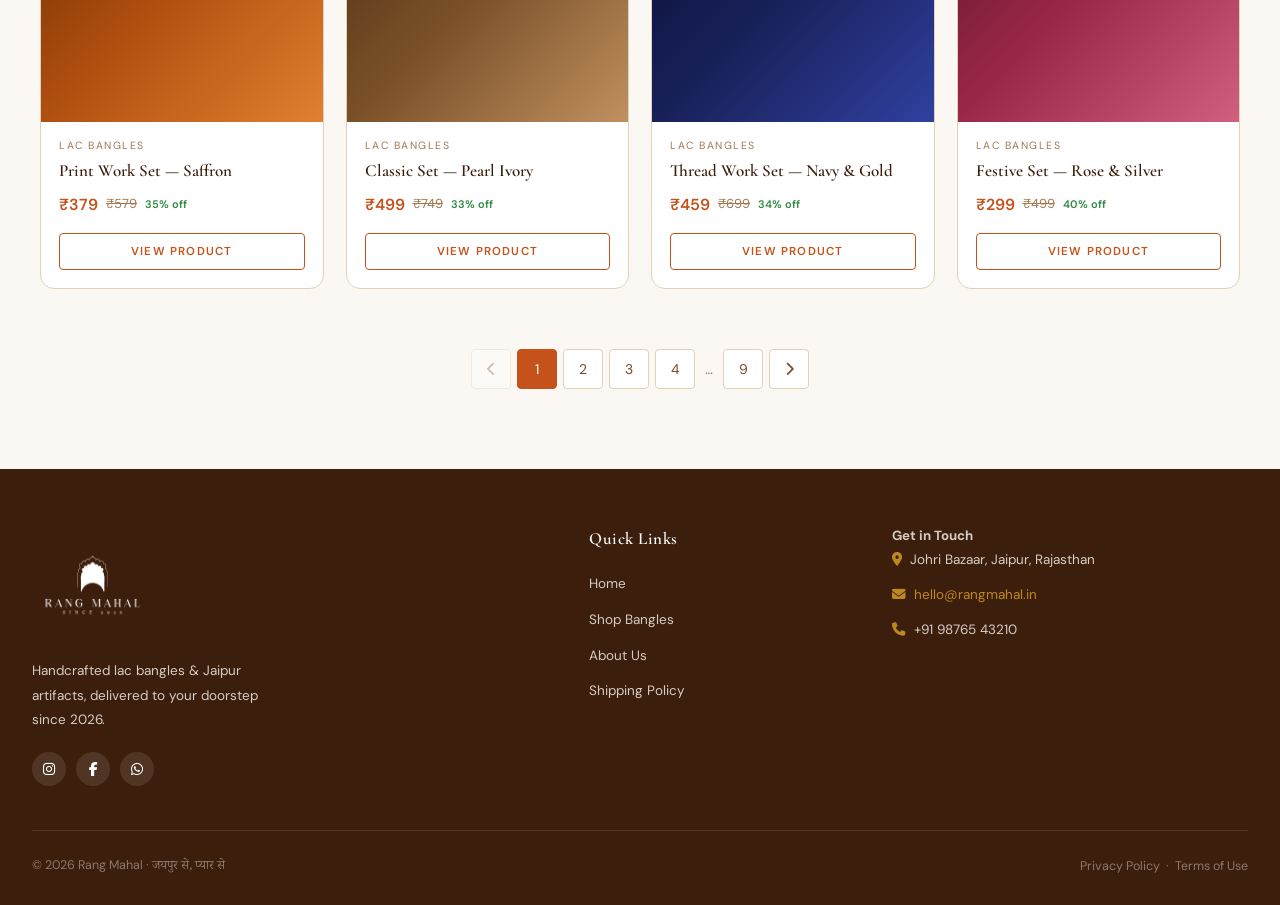
==== commit 38a2a48a: "Updated homepage and add product detail and checkout page" ====
--- a/catalogue.html
+++ b/catalogue.html
@@ -8,278 +8,224 @@
   <link rel="stylesheet" href="https://cdnjs.cloudflare.com/ajax/libs/font-awesome/6.5.0/css/all.min.css" />
   <style>
 
-    /* ═══════════════════════════════════════════
-       PAGE HEADER
-    ═══════════════════════════════════════════ */
-    .page-head {
-      background: var(--cream-2);
+    /* ══════════════════════════════════════════
+       CATEGORY BANNER
+    ══════════════════════════════════════════ */
+    .cat-banner {
+      background: var(--cream);
+      text-align: center;
+      padding: 52px 40px 44px;
       border-bottom: 1px solid var(--border);
-      padding: 40px 32px 36px;
-    }
-    .page-head-inner {
-      max-width: 1280px; margin: 0 auto;
     }
     .breadcrumb {
-      font-size: 12.5px; color: var(--text-3);
-      margin-bottom: 10px; display: flex; align-items: center; gap: 8px;
+      display: flex; align-items: center; justify-content: center; gap: 8px;
+      font-size: 12px; color: var(--text-3);
+      letter-spacing: 0.5px; margin-bottom: 18px;
     }
     .breadcrumb a { color: var(--text-3); transition: color var(--t); }
     .breadcrumb a:hover { color: var(--orange); }
-    .breadcrumb i { font-size: 9px; }
-    .page-head h1 {
+    .breadcrumb i { font-size: 8px; }
+    .cat-banner h1 {
       font-family: 'Cormorant Garamond', serif;
-      font-size: clamp(28px, 4vw, 44px);
-      font-weight: 700; color: var(--brown);
-    }
-    .page-head p { font-size: 14px; color: var(--text-3); margin-top: 6px; }
-
-    /* ═══════════════════════════════════════════
-       FILTER BAR
-    ═══════════════════════════════════════════ */
-    .filter-bar {
+      font-size: clamp(42px, 5.5vw, 68px);
+      font-weight: 700; color: var(--brown); line-height: 1;
+      margin-bottom: 12px;
+    }
+    .cat-banner p {
+      font-size: 13.5px; color: var(--text-3); letter-spacing: 0.5px;
+    }
+    .cat-divider {
+      width: 44px; height: 1.5px; background: var(--gold);
+      margin: 18px auto 0;
+    }
+
+    /* ══════════════════════════════════════════
+       FILTER TOOLBAR
+    ══════════════════════════════════════════ */
+    .filter-toolbar {
       background: var(--white);
       border-bottom: 1px solid var(--border);
-      padding: 0 32px;
-      position: sticky; top: 104px; z-index: 50;
-    }
-    .filter-bar-inner {
-      max-width: 1280px; margin: 0 auto;
+      position: sticky; top: 140px; z-index: 50;
+      padding: 0 40px;
+    }
+    .filter-toolbar-inner {
+      max-width: 1440px; margin: 0 auto;
       display: flex; align-items: center;
-      gap: 0; overflow-x: auto;
-      scrollbar-width: none;
-    }
-    .filter-bar-inner::-webkit-scrollbar { display: none; }
-
-    .filter-group-label {
-      font-size: 11.5px; font-weight: 600; letter-spacing: 1px;
+      height: 58px; gap: 20px;
+    }
+    .filter-label {
+      font-size: 10.5px; font-weight: 600; letter-spacing: 1.8px;
       text-transform: uppercase; color: var(--text-3);
-      padding: 16px 16px 16px 0;
       white-space: nowrap; flex-shrink: 0;
     }
-
-    .filter-chips {
-      display: flex; gap: 8px; padding: 12px 16px 12px 0;
-      flex-shrink: 0;
-    }
-    .chip {
+    .filter-divider { width: 1px; height: 20px; background: var(--border); flex-shrink: 0; }
+    .filter-btns { display: flex; align-items: center; gap: 8px; }
+    .filter-btn {
       display: inline-flex; align-items: center; gap: 6px;
-      padding: 7px 16px; border-radius: 30px;
-      font-size: 12.5px; font-weight: 500;
-      border: 1.5px solid var(--border);
-      background: var(--cream); color: var(--text-2);
-      cursor: pointer; transition: all var(--t);
-      white-space: nowrap;
-    }
-    .chip.active, .chip:hover {
-      background: var(--orange); color: #fff; border-color: var(--orange);
-    }
-    .chip.size-chip { padding: 7px 12px; }
-
-    /* Color chips */
-    .color-chip {
-      width: 28px; height: 28px; border-radius: 50%;
-      border: 2.5px solid var(--border);
-      cursor: pointer; transition: all var(--t);
-      flex-shrink: 0;
-      position: relative;
-    }
-    .color-chip:hover,
-    .color-chip.active {
-      border-color: var(--brown);
-      transform: scale(1.15);
-    }
-    .color-chip.active::after {
-      content: '✓';
-      position: absolute; top: 50%; left: 50%;
-      transform: translate(-50%, -50%);
-      font-size: 10px; color: #fff;
-      text-shadow: 0 0 4px rgba(0,0,0,0.5);
-    }
-
-    /* Separator between filter groups */
-    .filter-sep {
-      width: 1px; height: 28px; background: var(--border);
-      flex-shrink: 0; margin: 0 14px;
-    }
-
-    /* Sort (pushed to the right) */
-    .filter-spacer { flex: 1; }
-    .sort-wrap { display: flex; align-items: center; gap: 8px; padding: 12px 0; white-space: nowrap; }
-    .sort-label { font-size: 11.5px; color: var(--text-3); letter-spacing: 0.5px; }
+      padding: 7px 14px; border-radius: 4px;
+      border: 1px solid var(--border);
+      background: transparent; color: var(--text-2);
+      font-family: 'DM Sans', sans-serif;
+      font-size: 12.5px; cursor: pointer;
+      transition: all var(--t); white-space: nowrap;
+    }
+    .filter-btn i { font-size: 9px; color: var(--text-3); transition: color var(--t); }
+    .filter-btn:hover { border-color: var(--orange); color: var(--orange); }
+    .filter-btn:hover i { color: var(--orange); }
+    .filter-btn.active {
+      border-color: var(--orange); color: var(--orange);
+      background: rgba(196,82,26,0.05);
+    }
+
+    .toolbar-gap { flex: 1; }
+
+    .sort-group { display: flex; align-items: center; gap: 8px; flex-shrink: 0; }
+    .sort-label { font-size: 12px; color: var(--text-3); white-space: nowrap; }
     .sort-select {
-      padding: 7px 30px 7px 12px; border-radius: 4px;
-      border: 1.5px solid var(--border);
-      background: var(--cream) url("data:image/svg+xml,%3Csvg xmlns='http://www.w3.org/2000/svg' width='10' height='6'%3E%3Cpath d='M0 0l5 6 5-6z' fill='%237A4A2A'/%3E%3C/svg%3E") no-repeat right 10px center;
+      padding: 7px 28px 7px 10px; border-radius: 4px;
+      border: 1px solid var(--border); background: var(--cream)
+        url("data:image/svg+xml,%3Csvg xmlns='http://www.w3.org/2000/svg' width='10' height='6'%3E%3Cpath d='M0 0l5 6 5-6z' fill='%237A4A2A'/%3E%3C/svg%3E")
+        no-repeat right 8px center;
       appearance: none; font-family: 'DM Sans', sans-serif;
       font-size: 12.5px; color: var(--text-2);
       cursor: pointer; outline: none;
     }
     .sort-select:focus { border-color: var(--orange); }
 
-    /* Results count + active filters */
-    .results-bar {
-      max-width: 1280px; margin: 0 auto;
-      padding: 20px 32px 0;
-      display: flex; align-items: center; gap: 12px; flex-wrap: wrap;
-    }
-    .results-count { font-size: 13px; color: var(--text-3); }
-    .results-count strong { color: var(--brown); }
-
-    .active-tag {
-      display: inline-flex; align-items: center; gap: 6px;
-      background: var(--cream-2); border: 1px solid var(--border);
-      padding: 4px 12px; border-radius: 20px;
-      font-size: 12px; color: var(--text-2);
-    }
-    .active-tag button {
-      background: none; border: none; cursor: pointer;
-      color: var(--text-3); font-size: 14px; line-height: 1;
-      padding: 0; transition: color var(--t);
-    }
-    .active-tag button:hover { color: var(--orange); }
-
-    /* ═══════════════════════════════════════════
+    .results-text {
+      font-size: 12.5px; color: var(--text-3);
+      white-space: nowrap; flex-shrink: 0;
+      border-left: 1px solid var(--border);
+      padding-left: 20px;
+    }
+    .results-text strong { color: var(--brown); }
+
+    /* ══════════════════════════════════════════
        PRODUCTS GRID
-    ═══════════════════════════════════════════ */
-    .shop-section { padding: 28px 32px 72px; }
-    .shop-inner   { max-width: 1280px; margin: 0 auto; }
-
-    /* ═══════════════════════════════════════════
+    ══════════════════════════════════════════ */
+    .shop-wrap {
+      max-width: 1440px; margin: 0 auto;
+      padding: 40px 40px 80px;
+    }
+
+    /* ══════════════════════════════════════════
        PAGINATION
-    ═══════════════════════════════════════════ */
+    ══════════════════════════════════════════ */
     .pagination {
       display: flex; align-items: center; justify-content: center;
-      gap: 6px; margin-top: 52px;
+      gap: 6px; margin-top: 60px;
     }
     .pg-btn {
-      min-width: 38px; height: 38px; border-radius: 4px;
-      background: var(--white); border: 1.5px solid var(--border);
-      font-family: 'DM Sans', sans-serif; font-size: 13.5px;
+      min-width: 40px; height: 40px; border-radius: 4px;
+      background: var(--white); border: 1px solid var(--border);
+      font-family: 'DM Sans', sans-serif; font-size: 14px;
       color: var(--text-2); cursor: pointer;
       display: flex; align-items: center; justify-content: center;
-      padding: 0 8px; transition: all var(--t);
+      padding: 0 10px; transition: all var(--t);
     }
     .pg-btn:hover      { border-color: var(--orange); color: var(--orange); }
     .pg-btn.active     { background: var(--orange); color: #fff; border-color: var(--orange); }
     .pg-btn:disabled   { opacity: 0.35; cursor: default; pointer-events: none; }
     .pg-ellipsis       { color: var(--text-3); padding: 0 4px; font-size: 14px; }
 
-    /* ═══════════════════════════════════════════
-       EMPTY STATE (future use)
-    ═══════════════════════════════════════════ */
-    .empty-state {
-      text-align: center; padding: 80px 20px;
-      display: none;
-    }
-    .empty-state i { font-size: 48px; color: var(--border); margin-bottom: 20px; }
-    .empty-state h3 { font-family: 'Cormorant Garamond', serif; font-size: 26px; color: var(--brown); margin-bottom: 10px; }
-    .empty-state p  { color: var(--text-3); font-size: 14px; }
-
-    /* ═══════════════════════════════════════════
+    /* ══════════════════════════════════════════
        RESPONSIVE
-    ═══════════════════════════════════════════ */
+    ══════════════════════════════════════════ */
+    @media (max-width: 1024px) {
+      .results-text { display: none; }
+    }
     @media (max-width: 768px) {
-      .filter-bar { padding: 0 18px; }
-      .shop-section { padding: 20px 18px 52px; }
-      .results-bar  { padding: 16px 18px 0; }
-      .page-head    { padding: 28px 18px 24px; }
+      .cat-banner      { padding: 32px 20px 28px; }
+      .cat-banner h1   { font-size: 36px; }
+      .filter-toolbar  { padding: 0 20px; top: 72px; }
+      .filter-label, .filter-divider { display: none; }
+      .filter-btns     { gap: 6px; }
+      .filter-btn      { padding: 6px 12px; font-size: 12px; }
+      .shop-wrap       { padding: 24px 20px 56px; }
+    }
+    @media (max-width: 520px) {
+      .cat-banner h1   { font-size: 30px; }
+      .filter-toolbar-inner { height: 50px; }
     }
   </style>
 </head>
 <body>
 
-<!-- ── Announcement Bar ─────────────────────────────────── -->
-<div class="top-bar">
-  <span><span class="dot">◆</span> Free shipping above ₹999</span>
-  <span><span class="dot">◆</span> Cash on Delivery available</span>
-  <span><span class="dot">◆</span> Handcrafted in Jaipur</span>
-</div>
-
-<!-- ── Navbar ──────────────────────────────────────────── -->
+<!-- ── Navbar ──────────────────────────────────────────────── -->
 <nav class="navbar">
   <div class="nav-wrap">
+    <div class="nav-logo">
+      <a href="index.html"><img src="assets/images/logo.png" alt="Rang Mahal" /></a>
+    </div>
     <div class="nav-links">
       <a href="index.html" class="nav-link">Home</a>
       <a href="catalogue.html" class="nav-link active">Shop</a>
-    </div>
-
-    <div class="nav-logo">
-      <a href="index.html"><img src="assets/images/logo.png" alt="Rang Mahal" /></a>
-    </div>
-
-    <div class="nav-links nav-links-right">
       <a href="index.html#about" class="nav-link">About</a>
       <a href="index.html#contact" class="nav-link">Contact</a>
-      <button class="nav-icon" title="Search"><i class="fas fa-search"></i></button>
-      <button class="nav-icon" title="Cart">
-        <i class="fas fa-shopping-bag"></i>
-        <span class="cart-count" id="cartCount">0</span>
+    </div>
+    <div class="nav-right">
+      <div class="nav-search">
+        <input type="text" placeholder="Search" class="nav-search-input" />
+      </div>
+      <button class="nav-bag" id="navBag">Bag (0)</button>
+      <button class="nav-hamburger" id="menuBtn" aria-label="Menu" onclick="toggleMenu()">
+        <span></span><span></span><span></span>
       </button>
     </div>
   </div>
 </nav>
-
-<!-- ── Page Header ──────────────────────────────────────── -->
-<div class="page-head">
-  <div class="page-head-inner">
-    <div class="breadcrumb">
-      <a href="index.html">Home</a>
-      <i class="fas fa-chevron-right"></i>
-      <span>Lac Bangles</span>
-    </div>
-    <h1>Lac Bangles</h1>
-    <p>100+ handcrafted designs · pure natural lac · made by Jaipur artisans</p>
+<div class="mobile-menu" id="mobileMenu">
+  <div class="mobile-menu-inner">
+    <div class="mobile-search-wrap">
+      <i class="fas fa-search"></i>
+      <input type="text" placeholder="Search bangles, jewellery…" />
+    </div>
+    <a href="index.html" class="mobile-nav-link">Home</a>
+    <a href="catalogue.html" class="mobile-nav-link active">Shop</a>
+    <a href="index.html#about" class="mobile-nav-link">About</a>
+    <a href="index.html#contact" class="mobile-nav-link">Contact</a>
   </div>
 </div>
 
-<!-- ── Filter Bar ───────────────────────────────────────── -->
-<div class="filter-bar">
-  <div class="filter-bar-inner">
-
-    <!-- Color -->
-    <span class="filter-group-label">Colour</span>
-    <div class="filter-chips" id="colorChips">
-      <div class="color-chip active" style="background:#C0421A;" title="Red" onclick="toggleChip(this,'color')"></div>
-      <div class="color-chip"       style="background:#D4922A;" title="Gold" onclick="toggleChip(this,'color')"></div>
-      <div class="color-chip"       style="background:#1A5AB0;" title="Blue" onclick="toggleChip(this,'color')"></div>
-      <div class="color-chip"       style="background:#2E8B3A;" title="Green" onclick="toggleChip(this,'color')"></div>
-      <div class="color-chip"       style="background:#7A2AA0;" title="Purple" onclick="toggleChip(this,'color')"></div>
-      <div class="color-chip"       style="background:#B02858;" title="Pink" onclick="toggleChip(this,'color')"></div>
-      <div class="color-chip"       style="background:#186858;" title="Teal" onclick="toggleChip(this,'color')"></div>
-      <div class="color-chip"       style="background:#3D1E0C;" title="Brown" onclick="toggleChip(this,'color')"></div>
-      <div class="color-chip"       style="background:#F5F0E8;border-color:#C8A870;" title="Ivory" onclick="toggleChip(this,'color')"></div>
-    </div>
-
-    <div class="filter-sep"></div>
-
-    <!-- Size -->
-    <span class="filter-group-label">Size</span>
-    <div class="filter-chips" id="sizeChips">
-      <span class="chip size-chip" onclick="toggleChip(this,'size')">2/2</span>
-      <span class="chip size-chip active" onclick="toggleChip(this,'size')">2/4</span>
-      <span class="chip size-chip" onclick="toggleChip(this,'size')">2/6</span>
-      <span class="chip size-chip" onclick="toggleChip(this,'size')">2/8</span>
-      <span class="chip size-chip" onclick="toggleChip(this,'size')">2/10</span>
-      <span class="chip size-chip" onclick="toggleChip(this,'size')">2/12</span>
-    </div>
-
-    <div class="filter-sep"></div>
-
-    <!-- Style -->
-    <span class="filter-group-label">Style</span>
-    <div class="filter-chips">
-      <span class="chip active" onclick="toggleChip(this,'style')">All</span>
-      <span class="chip" onclick="toggleChip(this,'style')">Bridal</span>
-      <span class="chip" onclick="toggleChip(this,'style')">Festive</span>
-      <span class="chip" onclick="toggleChip(this,'style')">Casual</span>
-    </div>
-
-    <div class="filter-spacer"></div>
-
-    <!-- Sort -->
-    <div class="sort-wrap">
-      <span class="sort-label">Sort</span>
-      <select class="sort-select" id="sortSelect">
+<!-- ── Category Banner ─────────────────────────────────────── -->
+<div class="cat-banner">
+  <div class="breadcrumb">
+    <a href="index.html">Home</a>
+    <i class="fas fa-chevron-right"></i>
+    <span>Lac Bangles</span>
+  </div>
+  <h1>Lac Bangles</h1>
+  <p>100+ handcrafted designs &nbsp;·&nbsp; pure natural lac &nbsp;·&nbsp; made by Jaipur artisans</p>
+  <div class="cat-divider"></div>
+</div>
+
+<!-- ── Filter Toolbar ──────────────────────────────────────── -->
+<div class="filter-toolbar">
+  <div class="filter-toolbar-inner">
+
+    <span class="filter-label">Filter by</span>
+    <div class="filter-divider"></div>
+
+    <div class="filter-btns">
+      <button class="filter-btn" onclick="this.classList.toggle('active')">
+        Colour <i class="fas fa-chevron-down"></i>
+      </button>
+      <button class="filter-btn" onclick="this.classList.toggle('active')">
+        Size <i class="fas fa-chevron-down"></i>
+      </button>
+      <button class="filter-btn" onclick="this.classList.toggle('active')">
+        Style <i class="fas fa-chevron-down"></i>
+      </button>
+      <button class="filter-btn" onclick="this.classList.toggle('active')">
+        Price <i class="fas fa-chevron-down"></i>
+      </button>
+    </div>
+
+    <div class="toolbar-gap"></div>
+
+    <div class="sort-group">
+      <span class="sort-label">Sort by</span>
+      <select class="sort-select">
         <option>Most Popular</option>
         <option>Price: Low to High</option>
         <option>Price: High to Low</option>
@@ -288,261 +234,254 @@
       </select>
     </div>
 
+    <span class="results-text">Showing <strong>1–12</strong> of <strong>100</strong> products</span>
+
   </div>
 </div>
 
-<!-- ── Results count + active filter tags ──────────────── -->
-<div class="results-bar" id="resultsBar">
-  <span class="results-count">Showing <strong>1–12</strong> of <strong>100</strong> bangles</span>
-  <span class="active-tag">Red <button onclick="this.parentElement.remove()">×</button></span>
-  <span class="active-tag">Size 2/4 <button onclick="this.parentElement.remove()">×</button></span>
+<!-- ── Products Grid ───────────────────────────────────────── -->
+<div class="shop-wrap">
+  <div class="grid-4" id="productsGrid">
+
+    <!-- 1 -->
+    <div class="card">
+      <div class="card-img">
+        <div class="ph ph-red"></div>
+        <div class="card-badge badge-hot">Bestseller</div>
+        <button class="card-wish"><i class="far fa-heart"></i></button>
+      </div>
+      <div class="card-body">
+        <div class="card-sub">Lac Bangles</div>
+        <div class="card-name">Bridal Lac Set — Scarlet &amp; Gold</div>
+        <div class="card-price">
+          <span class="price-now">₹549</span>
+          <span class="price-was">₹799</span>
+          <span class="price-off">31% off</span>
+        </div>
+      </div>
+      <div class="card-footer"><button class="card-btn" onclick="window.location.href='product.html'">View Product</button></div>
+    </div>
+
+    <!-- 2 -->
+    <div class="card">
+      <div class="card-img">
+        <div class="ph ph-blue"></div>
+        <button class="card-wish"><i class="far fa-heart"></i></button>
+      </div>
+      <div class="card-body">
+        <div class="card-sub">Lac Bangles</div>
+        <div class="card-name">Meenakari Set — Royal Blue</div>
+        <div class="card-price">
+          <span class="price-now">₹399</span>
+          <span class="price-was">₹599</span>
+          <span class="price-off">33% off</span>
+        </div>
+      </div>
+      <div class="card-footer"><button class="card-btn" onclick="window.location.href='product.html'">View Product</button></div>
+    </div>
+
+    <!-- 3 -->
+    <div class="card">
+      <div class="card-img">
+        <div class="ph ph-gold"></div>
+        <div class="card-badge badge-new">New</div>
+        <button class="card-wish"><i class="far fa-heart"></i></button>
+      </div>
+      <div class="card-body">
+        <div class="card-sub">Lac Bangles</div>
+        <div class="card-name">Zardosi Set — Gold &amp; Ivory</div>
+        <div class="card-price">
+          <span class="price-now">₹649</span>
+          <span class="price-was">₹950</span>
+          <span class="price-off">32% off</span>
+        </div>
+      </div>
+      <div class="card-footer"><button class="card-btn" onclick="window.location.href='product.html'">View Product</button></div>
+    </div>
+
+    <!-- 4 -->
+    <div class="card">
+      <div class="card-img">
+        <div class="ph ph-green"></div>
+        <button class="card-wish"><i class="far fa-heart"></i></button>
+      </div>
+      <div class="card-body">
+        <div class="card-sub">Lac Bangles</div>
+        <div class="card-name">Floral Set — Emerald &amp; Gold</div>
+        <div class="card-price">
+          <span class="price-now">₹479</span>
+          <span class="price-was">₹699</span>
+          <span class="price-off">31% off</span>
+        </div>
+      </div>
+      <div class="card-footer"><button class="card-btn" onclick="window.location.href='product.html'">View Product</button></div>
+    </div>
+
+    <!-- 5 -->
+    <div class="card">
+      <div class="card-img">
+        <div class="ph ph-purple"></div>
+        <div class="card-badge badge-sale">Sale</div>
+        <button class="card-wish"><i class="far fa-heart"></i></button>
+      </div>
+      <div class="card-body">
+        <div class="card-sub">Lac Bangles</div>
+        <div class="card-name">Kundan Set — Deep Violet</div>
+        <div class="card-price">
+          <span class="price-now">₹349</span>
+          <span class="price-was">₹549</span>
+          <span class="price-off">36% off</span>
+        </div>
+      </div>
+      <div class="card-footer"><button class="card-btn" onclick="window.location.href='product.html'">View Product</button></div>
+    </div>
+
+    <!-- 6 -->
+    <div class="card">
+      <div class="card-img">
+        <div class="ph ph-pink"></div>
+        <button class="card-wish"><i class="far fa-heart"></i></button>
+      </div>
+      <div class="card-body">
+        <div class="card-sub">Lac Bangles</div>
+        <div class="card-name">Gota Patti Set — Blush Pink</div>
+        <div class="card-price">
+          <span class="price-now">₹429</span>
+          <span class="price-was">₹649</span>
+          <span class="price-off">34% off</span>
+        </div>
+      </div>
+      <div class="card-footer"><button class="card-btn" onclick="window.location.href='product.html'">View Product</button></div>
+    </div>
+
+    <!-- 7 -->
+    <div class="card">
+      <div class="card-img">
+        <div class="ph ph-teal"></div>
+        <div class="card-badge badge-new">New</div>
+        <button class="card-wish"><i class="far fa-heart"></i></button>
+      </div>
+      <div class="card-body">
+        <div class="card-sub">Lac Bangles</div>
+        <div class="card-name">Mirror Work Set — Teal &amp; Silver</div>
+        <div class="card-price">
+          <span class="price-now">₹529</span>
+          <span class="price-was">₹799</span>
+          <span class="price-off">34% off</span>
+        </div>
+      </div>
+      <div class="card-footer"><button class="card-btn" onclick="window.location.href='product.html'">View Product</button></div>
+    </div>
+
+    <!-- 8 -->
+    <div class="card">
+      <div class="card-img">
+        <div class="ph ph-maroon"></div>
+        <button class="card-wish"><i class="far fa-heart"></i></button>
+      </div>
+      <div class="card-body">
+        <div class="card-sub">Lac Bangles</div>
+        <div class="card-name">Stone Studded Set — Deep Maroon</div>
+        <div class="card-price">
+          <span class="price-now">₹599</span>
+          <span class="price-was">₹899</span>
+          <span class="price-off">33% off</span>
+        </div>
+      </div>
+      <div class="card-footer"><button class="card-btn" onclick="window.location.href='product.html'">View Product</button></div>
+    </div>
+
+    <!-- 9 -->
+    <div class="card">
+      <div class="card-img">
+        <div class="ph ph-saffron"></div>
+        <button class="card-wish"><i class="far fa-heart"></i></button>
+      </div>
+      <div class="card-body">
+        <div class="card-sub">Lac Bangles</div>
+        <div class="card-name">Print Work Set — Saffron</div>
+        <div class="card-price">
+          <span class="price-now">₹379</span>
+          <span class="price-was">₹579</span>
+          <span class="price-off">35% off</span>
+        </div>
+      </div>
+      <div class="card-footer"><button class="card-btn" onclick="window.location.href='product.html'">View Product</button></div>
+    </div>
+
+    <!-- 10 -->
+    <div class="card">
+      <div class="card-img">
+        <div class="ph ph-ivory"></div>
+        <div class="card-badge badge-new">New</div>
+        <button class="card-wish"><i class="far fa-heart"></i></button>
+      </div>
+      <div class="card-body">
+        <div class="card-sub">Lac Bangles</div>
+        <div class="card-name">Classic Set — Pearl Ivory</div>
+        <div class="card-price">
+          <span class="price-now">₹499</span>
+          <span class="price-was">₹749</span>
+          <span class="price-off">33% off</span>
+        </div>
+      </div>
+      <div class="card-footer"><button class="card-btn" onclick="window.location.href='product.html'">View Product</button></div>
+    </div>
+
+    <!-- 11 -->
+    <div class="card">
+      <div class="card-img">
+        <div class="ph ph-navy"></div>
+        <button class="card-wish"><i class="far fa-heart"></i></button>
+      </div>
+      <div class="card-body">
+        <div class="card-sub">Lac Bangles</div>
+        <div class="card-name">Thread Work Set — Navy &amp; Gold</div>
+        <div class="card-price">
+          <span class="price-now">₹459</span>
+          <span class="price-was">₹699</span>
+          <span class="price-off">34% off</span>
+        </div>
+      </div>
+      <div class="card-footer"><button class="card-btn" onclick="window.location.href='product.html'">View Product</button></div>
+    </div>
+
+    <!-- 12 -->
+    <div class="card">
+      <div class="card-img">
+        <div class="ph ph-rose"></div>
+        <div class="card-badge badge-sale">Sale</div>
+        <button class="card-wish"><i class="far fa-heart"></i></button>
+      </div>
+      <div class="card-body">
+        <div class="card-sub">Lac Bangles</div>
+        <div class="card-name">Festive Set — Rose &amp; Silver</div>
+        <div class="card-price">
+          <span class="price-now">₹299</span>
+          <span class="price-was">₹499</span>
+          <span class="price-off">40% off</span>
+        </div>
+      </div>
+      <div class="card-footer"><button class="card-btn" onclick="window.location.href='product.html'">View Product</button></div>
+    </div>
+
+  </div>
+
+  <!-- Pagination -->
+  <div class="pagination">
+    <button class="pg-btn" disabled><i class="fas fa-chevron-left"></i></button>
+    <button class="pg-btn active">1</button>
+    <button class="pg-btn" onclick="goPage(this)">2</button>
+    <button class="pg-btn" onclick="goPage(this)">3</button>
+    <button class="pg-btn" onclick="goPage(this)">4</button>
+    <span class="pg-ellipsis">…</span>
+    <button class="pg-btn" onclick="goPage(this)">9</button>
+    <button class="pg-btn" onclick="goPage(this)"><i class="fas fa-chevron-right"></i></button>
+  </div>
+
 </div>
 
-<!-- ── Products Grid ────────────────────────────────────── -->
-<div class="shop-section">
-  <div class="shop-inner">
-    <div class="grid-4" id="productsGrid">
-
-      <!-- 1 -->
-      <div class="card">
-        <div class="card-img">
-          <div class="ph ph-red">💫</div>
-          <div class="card-badge badge-hot">Bestseller</div>
-          <button class="card-wish"><i class="far fa-heart"></i></button>
-        </div>
-        <div class="card-body">
-          <div class="card-sub">Lac Bangles</div>
-          <div class="card-name">Bridal Lac Set — Scarlet &amp; Gold</div>
-          <div class="card-price">
-            <span class="price-now">₹549</span>
-            <span class="price-was">₹799</span>
-            <span class="price-off">31% off</span>
-          </div>
-        </div>
-        <div class="card-footer"><button class="card-btn" onclick="addCart(this)">Add to Cart</button></div>
-      </div>
-
-      <!-- 2 -->
-      <div class="card">
-        <div class="card-img">
-          <div class="ph ph-blue">💙</div>
-          <button class="card-wish"><i class="far fa-heart"></i></button>
-        </div>
-        <div class="card-body">
-          <div class="card-sub">Lac Bangles</div>
-          <div class="card-name">Meenakari Set — Royal Blue</div>
-          <div class="card-price">
-            <span class="price-now">₹399</span>
-            <span class="price-was">₹599</span>
-            <span class="price-off">33% off</span>
-          </div>
-        </div>
-        <div class="card-footer"><button class="card-btn" onclick="addCart(this)">Add to Cart</button></div>
-      </div>
-
-      <!-- 3 -->
-      <div class="card">
-        <div class="card-img">
-          <div class="ph ph-gold">✨</div>
-          <div class="card-badge badge-new">New</div>
-          <button class="card-wish"><i class="far fa-heart"></i></button>
-        </div>
-        <div class="card-body">
-          <div class="card-sub">Lac Bangles</div>
-          <div class="card-name">Zardosi Set — Gold &amp; Ivory</div>
-          <div class="card-price">
-            <span class="price-now">₹649</span>
-            <span class="price-was">₹950</span>
-            <span class="price-off">32% off</span>
-          </div>
-        </div>
-        <div class="card-footer"><button class="card-btn" onclick="addCart(this)">Add to Cart</button></div>
-      </div>
-
-      <!-- 4 -->
-      <div class="card">
-        <div class="card-img">
-          <div class="ph ph-green">💚</div>
-          <button class="card-wish"><i class="far fa-heart"></i></button>
-        </div>
-        <div class="card-body">
-          <div class="card-sub">Lac Bangles</div>
-          <div class="card-name">Floral Set — Emerald &amp; Gold</div>
-          <div class="card-price">
-            <span class="price-now">₹479</span>
-            <span class="price-was">₹699</span>
-            <span class="price-off">31% off</span>
-          </div>
-        </div>
-        <div class="card-footer"><button class="card-btn" onclick="addCart(this)">Add to Cart</button></div>
-      </div>
-
-      <!-- 5 -->
-      <div class="card">
-        <div class="card-img">
-          <div class="ph ph-purple">💜</div>
-          <div class="card-badge badge-sale">Sale</div>
-          <button class="card-wish"><i class="far fa-heart"></i></button>
-        </div>
-        <div class="card-body">
-          <div class="card-sub">Lac Bangles</div>
-          <div class="card-name">Kundan Set — Deep Violet</div>
-          <div class="card-price">
-            <span class="price-now">₹349</span>
-            <span class="price-was">₹549</span>
-            <span class="price-off">36% off</span>
-          </div>
-        </div>
-        <div class="card-footer"><button class="card-btn" onclick="addCart(this)">Add to Cart</button></div>
-      </div>
-
-      <!-- 6 -->
-      <div class="card">
-        <div class="card-img">
-          <div class="ph ph-pink">🌸</div>
-          <button class="card-wish"><i class="far fa-heart"></i></button>
-        </div>
-        <div class="card-body">
-          <div class="card-sub">Lac Bangles</div>
-          <div class="card-name">Gota Patti Set — Blush Pink</div>
-          <div class="card-price">
-            <span class="price-now">₹429</span>
-            <span class="price-was">₹649</span>
-            <span class="price-off">34% off</span>
-          </div>
-        </div>
-        <div class="card-footer"><button class="card-btn" onclick="addCart(this)">Add to Cart</button></div>
-      </div>
-
-      <!-- 7 -->
-      <div class="card">
-        <div class="card-img">
-          <div class="ph ph-teal">🌊</div>
-          <div class="card-badge badge-new">New</div>
-          <button class="card-wish"><i class="far fa-heart"></i></button>
-        </div>
-        <div class="card-body">
-          <div class="card-sub">Lac Bangles</div>
-          <div class="card-name">Mirror Work Set — Teal &amp; Silver</div>
-          <div class="card-price">
-            <span class="price-now">₹529</span>
-            <span class="price-was">₹799</span>
-            <span class="price-off">34% off</span>
-          </div>
-        </div>
-        <div class="card-footer"><button class="card-btn" onclick="addCart(this)">Add to Cart</button></div>
-      </div>
-
-      <!-- 8 -->
-      <div class="card">
-        <div class="card-img">
-          <div class="ph ph-maroon">❤️</div>
-          <button class="card-wish"><i class="far fa-heart"></i></button>
-        </div>
-        <div class="card-body">
-          <div class="card-sub">Lac Bangles</div>
-          <div class="card-name">Stone Studded Set — Deep Maroon</div>
-          <div class="card-price">
-            <span class="price-now">₹599</span>
-            <span class="price-was">₹899</span>
-            <span class="price-off">33% off</span>
-          </div>
-        </div>
-        <div class="card-footer"><button class="card-btn" onclick="addCart(this)">Add to Cart</button></div>
-      </div>
-
-      <!-- 9 -->
-      <div class="card">
-        <div class="card-img">
-          <div class="ph ph-saffron">🧡</div>
-          <button class="card-wish"><i class="far fa-heart"></i></button>
-        </div>
-        <div class="card-body">
-          <div class="card-sub">Lac Bangles</div>
-          <div class="card-name">Print Work Set — Saffron</div>
-          <div class="card-price">
-            <span class="price-now">₹379</span>
-            <span class="price-was">₹579</span>
-            <span class="price-off">35% off</span>
-          </div>
-        </div>
-        <div class="card-footer"><button class="card-btn" onclick="addCart(this)">Add to Cart</button></div>
-      </div>
-
-      <!-- 10 -->
-      <div class="card">
-        <div class="card-img">
-          <div class="ph ph-ivory">🤍</div>
-          <div class="card-badge badge-new">New</div>
-          <button class="card-wish"><i class="far fa-heart"></i></button>
-        </div>
-        <div class="card-body">
-          <div class="card-sub">Lac Bangles</div>
-          <div class="card-name">Classic Set — Pearl Ivory</div>
-          <div class="card-price">
-            <span class="price-now">₹499</span>
-            <span class="price-was">₹749</span>
-            <span class="price-off">33% off</span>
-          </div>
-        </div>
-        <div class="card-footer"><button class="card-btn" onclick="addCart(this)">Add to Cart</button></div>
-      </div>
-
-      <!-- 11 -->
-      <div class="card">
-        <div class="card-img">
-          <div class="ph ph-navy">💙</div>
-          <button class="card-wish"><i class="far fa-heart"></i></button>
-        </div>
-        <div class="card-body">
-          <div class="card-sub">Lac Bangles</div>
-          <div class="card-name">Thread Work Set — Navy &amp; Gold</div>
-          <div class="card-price">
-            <span class="price-now">₹459</span>
-            <span class="price-was">₹699</span>
-            <span class="price-off">34% off</span>
-          </div>
-        </div>
-        <div class="card-footer"><button class="card-btn" onclick="addCart(this)">Add to Cart</button></div>
-      </div>
-
-      <!-- 12 -->
-      <div class="card">
-        <div class="card-img">
-          <div class="ph ph-rose">🌹</div>
-          <div class="card-badge badge-sale">Sale</div>
-          <button class="card-wish"><i class="far fa-heart"></i></button>
-        </div>
-        <div class="card-body">
-          <div class="card-sub">Lac Bangles</div>
-          <div class="card-name">Festive Set — Rose &amp; Silver</div>
-          <div class="card-price">
-            <span class="price-now">₹299</span>
-            <span class="price-was">₹499</span>
-            <span class="price-off">40% off</span>
-          </div>
-        </div>
-        <div class="card-footer"><button class="card-btn" onclick="addCart(this)">Add to Cart</button></div>
-      </div>
-
-    </div><!-- /grid -->
-
-    <!-- Pagination -->
-    <div class="pagination">
-      <button class="pg-btn" disabled><i class="fas fa-chevron-left"></i></button>
-      <button class="pg-btn active">1</button>
-      <button class="pg-btn" onclick="goPage(this)">2</button>
-      <button class="pg-btn" onclick="goPage(this)">3</button>
-      <button class="pg-btn" onclick="goPage(this)">4</button>
-      <span class="pg-ellipsis">…</span>
-      <button class="pg-btn" onclick="goPage(this)">9</button>
-      <button class="pg-btn" onclick="goPage(this)"><i class="fas fa-chevron-right"></i></button>
-    </div>
-
-  </div>
-</div>
-
-<!-- ── Footer ───────────────────────────────────────────── -->
+<!-- ── Footer ──────────────────────────────────────────────── -->
 <footer class="footer">
   <div class="footer-grid">
     <div>
@@ -554,10 +493,8 @@
         <a href="#" class="social-btn"><i class="fab fa-instagram"></i></a>
         <a href="#" class="social-btn"><i class="fab fa-facebook-f"></i></a>
         <a href="#" class="social-btn"><i class="fab fa-whatsapp"></i></a>
-        <a href="#" class="social-btn"><i class="fab fa-pinterest-p"></i></a>
-      </div>
-    </div>
-
+      </div>
+    </div>
     <div class="footer-col">
       <h5>Quick Links</h5>
       <ul class="footer-list">
@@ -565,10 +502,8 @@
         <li><a href="catalogue.html">Shop Bangles</a></li>
         <li><a href="index.html#about">About Us</a></li>
         <li><a href="#">Shipping Policy</a></li>
-        <li><a href="#">Returns</a></li>
       </ul>
     </div>
-
     <div class="footer-contact">
       <h5>Get in Touch</h5>
       <p><i class="fas fa-location-dot" style="color:var(--gold);margin-right:8px;"></i>Johri Bazaar, Jaipur, Rajasthan</p>
@@ -576,19 +511,17 @@
       <p style="margin-top:8px;"><i class="fas fa-phone" style="color:var(--gold);margin-right:8px;"></i>+91 98765 43210</p>
     </div>
   </div>
-
   <div class="footer-bottom">
-    <span>© 2026 Rang Mahal. All rights reserved. Made with love in Jaipur.</span>
+    <span>© 2026 Rang Mahal · <span class="hindi">जयपुर से, प्यार से</span></span>
     <span>Privacy Policy &nbsp;·&nbsp; Terms of Use</span>
   </div>
 </footer>
 
 <script>
-  // Cart
-  let cartCount = 0;
+  let bagCount = 0;
   function addCart(btn) {
-    cartCount++;
-    document.getElementById('cartCount').textContent = cartCount;
+    bagCount++;
+    document.getElementById('navBag').textContent = 'Bag (' + bagCount + ')';
     btn.textContent = '✓ Added';
     btn.style.background = '#2D8A40';
     btn.style.color = '#fff';
@@ -599,22 +532,22 @@
     }, 1600);
   }
 
-  // Filter chip toggle (allow multi-select for color/size, single for style)
-  function toggleChip(el, group) {
-    if (group === 'style') {
-      el.closest('.filter-chips').querySelectorAll('.chip').forEach(c => c.classList.remove('active'));
-      el.classList.add('active');
-    } else {
-      el.classList.toggle('active');
-    }
-  }
-
-  // Pagination
   function goPage(btn) {
     document.querySelectorAll('.pg-btn').forEach(b => b.classList.remove('active'));
     btn.classList.add('active');
     window.scrollTo({ top: 0, behavior: 'smooth' });
   }
+
+  function toggleMenu() {
+    document.getElementById('mobileMenu').classList.toggle('open');
+    document.getElementById('menuBtn').classList.toggle('open');
+  }
+  document.addEventListener('click', function(e) {
+    if (!e.target.closest('.navbar') && !e.target.closest('.mobile-menu')) {
+      document.getElementById('mobileMenu').classList.remove('open');
+      document.getElementById('menuBtn').classList.remove('open');
+    }
+  });
 </script>
 </body>
 </html>
--- a/assets/css/styles.css
+++ b/assets/css/styles.css
@@ -3,7 +3,7 @@
    Cream #FBF8F3 | Orange #C4521A | Brown #3C1E0C | Gold #BE8820
    ============================================================ */
 
-@import url('https://fonts.googleapis.com/css2?family=Cormorant+Garamond:ital,wght@0,400;0,500;0,600;0,700;1,400;1,600&family=DM+Sans:wght@300;400;500;600&display=swap');
+@import url('https://fonts.googleapis.com/css2?family=Cormorant+Garamond:ital,wght@0,400;0,500;0,600;0,700;1,400;1,600&family=DM+Sans:wght@300;400;500;600&family=Noto+Serif+Devanagari:wght@400;600;700&display=swap');
 
 *, *::before, *::after { box-sizing: border-box; margin: 0; padding: 0; }
 
@@ -40,18 +40,6 @@
 img { display: block; max-width: 100%; }
 a   { text-decoration: none; color: inherit; }
 
-/* ── Announcement Bar ─────────────────────────────────────── */
-.top-bar {
-  background: var(--cream-2);
-  border-bottom: 1px solid var(--border);
-  text-align: center;
-  padding: 10px 20px;
-  font-size: 12.5px;
-  color: var(--brown-2);
-  letter-spacing: 0.8px;
-}
-.top-bar span { margin: 0 18px; }
-.top-bar .dot { color: var(--gold); }
 
 /* ── Navbar ───────────────────────────────────────────────── */
 .navbar {
@@ -60,19 +48,52 @@
   position: sticky; top: 0; z-index: 999;
 }
 .nav-wrap {
-  max-width: 1280px; margin: 0 auto;
-  padding: 0 32px;
-  display: grid;
-  grid-template-columns: 1fr auto 1fr;
+  max-width: 1440px; margin: 0 auto;
+  padding: 0 48px 0 24px;
+  display: flex;
   align-items: center;
-  height: 104px;
-}
-.nav-links { display: flex; align-items: center; gap: 28px; }
-.nav-links-right { justify-content: flex-end; }
+  justify-content: space-between;
+  height: 140px;
+}
+.nav-links { display: flex; align-items: center; gap: 56px; }
+.nav-right  { display: flex; align-items: center; gap: 24px; }
+
+/* ── Nav Search Bar ───────────────────────────────────────── */
+.nav-search {
+  display: flex; align-items: center;
+  border-bottom: 1.5px solid var(--gold);
+  padding: 4px 2px;
+  width: 160px;
+  transition: border-color var(--t);
+}
+.nav-search:focus-within { border-color: var(--orange); }
+.nav-search-input {
+  border: none; background: transparent;
+  font-family: 'DM Sans', sans-serif;
+  font-size: 13px; color: var(--text);
+  width: 100%; outline: none;
+  letter-spacing: 0.5px;
+}
+.nav-search-input::placeholder { color: var(--text-3); }
+
+/* ── Bag Button ───────────────────────────────────────────── */
+.nav-bag {
+  background: var(--brown);
+  color: var(--cream);
+  border: none; cursor: pointer;
+  padding: 11px 22px;
+  font-family: 'DM Sans', sans-serif;
+  font-size: 12px; font-weight: 600;
+  letter-spacing: 1.5px; text-transform: uppercase;
+  border-radius: 3px;
+  transition: background var(--t);
+  white-space: nowrap;
+}
+.nav-bag:hover { background: var(--orange); }
 
 .nav-link {
-  font-size: 12.5px; font-weight: 500;
-  letter-spacing: 1.2px; text-transform: uppercase;
+  font-size: 13.5px; font-weight: 500;
+  letter-spacing: 2px; text-transform: uppercase;
   color: var(--text-2);
   transition: color var(--t);
   position: relative;
@@ -87,13 +108,13 @@
 .nav-link:hover::after,
 .nav-link.active::after { width: 100%; }
 
-.nav-logo img { height: 90px; display: block; }
+.nav-logo img { height: 130px; display: block; width: auto; }
 
 .nav-icon {
   background: none; border: none; cursor: pointer;
-  color: var(--text-2); font-size: 17px;
+  color: var(--text-2); font-size: 20px;
   transition: color var(--t); position: relative;
-  width: 36px; height: 36px;
+  width: 42px; height: 42px;
   display: flex; align-items: center; justify-content: center;
   border-radius: 50%;
 }
@@ -210,8 +231,14 @@
 }
 .sec-title {
   font-family: 'Cormorant Garamond', serif;
-  font-size: clamp(28px, 4vw, 44px);
+  font-size: clamp(34px, 4.5vw, 54px);
   font-weight: 700; color: var(--brown); line-height: 1.15;
+}
+
+/* ── Hindi text ───────────────────────────────────────────── */
+.hindi {
+  font-family: 'Noto Serif Devanagari', serif;
+  line-height: 1.5;
 }
 .sec-rule {
   width: 48px; height: 1px; background: var(--gold);
@@ -235,7 +262,7 @@
   padding-bottom: 44px;
   border-bottom: 1px solid rgba(255,255,255,0.1);
 }
-.footer-logo img { height: 64px; filter: brightness(0) invert(1); margin-bottom: 14px; }
+.footer-logo img { height: 120px; filter: brightness(0) invert(1); margin-bottom: 14px; }
 .footer-desc { font-size: 13.5px; line-height: 1.8; max-width: 260px; }
 
 .footer-socials { display: flex; gap: 10px; margin-top: 20px; }
@@ -267,7 +294,7 @@
 }
 
 /* ── Placeholder art colors ───────────────────────────────── */
-.ph { width:100%; height:100%; display:flex; align-items:center; justify-content:center; font-size:48px; }
+.ph { width:100%; height:100%; }
 .ph-red    { background: linear-gradient(135deg,#7A1010,#C0421A,#E08040); }
 .ph-blue   { background: linear-gradient(135deg,#0A2860,#1A5AB0,#5080D0); }
 .ph-green  { background: linear-gradient(135deg,#0A4015,#1A7030,#50A060); }
@@ -281,20 +308,86 @@
 .ph-navy   { background: linear-gradient(135deg,#080C30,#182058,#3040A0); }
 .ph-rose   { background: linear-gradient(135deg,#5A1428,#9A2848,#D06080); }
 
+/* ── Hamburger button ─────────────────────────────────────── */
+.nav-hamburger {
+  display: none;
+  flex-direction: column; justify-content: center; gap: 5px;
+  width: 40px; height: 40px;
+  background: none; border: none; cursor: pointer;
+  padding: 8px; flex-shrink: 0;
+}
+.nav-hamburger span {
+  display: block; width: 22px; height: 2px;
+  background: var(--brown); border-radius: 2px;
+  transition: transform 0.3s, opacity 0.3s;
+}
+.nav-hamburger.open span:nth-child(1) { transform: translateY(7px) rotate(45deg); }
+.nav-hamburger.open span:nth-child(2) { opacity: 0; }
+.nav-hamburger.open span:nth-child(3) { transform: translateY(-7px) rotate(-45deg); }
+
+/* ── Mobile slide-down menu ───────────────────────────────── */
+.mobile-menu {
+  position: fixed; top: 72px; left: 0; right: 0;
+  background: var(--cream);
+  border-bottom: 1px solid var(--border);
+  box-shadow: 0 8px 24px rgba(60,30,12,0.12);
+  z-index: 997;
+  transform: translateY(-110%);
+  opacity: 0;
+  transition: transform 0.3s ease, opacity 0.25s ease;
+  pointer-events: none;
+}
+.mobile-menu.open { transform: translateY(0); opacity: 1; pointer-events: all; }
+.mobile-menu-inner { padding: 16px 24px 20px; }
+
+.mobile-search-wrap {
+  display: flex; align-items: center; gap: 10px;
+  background: var(--cream-2); border: 1px solid var(--border);
+  border-radius: 6px; padding: 10px 14px; margin-bottom: 14px;
+}
+.mobile-search-wrap i { color: var(--text-3); font-size: 13px; flex-shrink: 0; }
+.mobile-search-wrap input {
+  flex: 1; border: none; background: transparent;
+  font-family: 'DM Sans', sans-serif;
+  font-size: 14px; color: var(--text); outline: none;
+}
+.mobile-search-wrap input::placeholder { color: var(--text-3); }
+
+.mobile-nav-link {
+  display: block; padding: 15px 0;
+  font-size: 13px; font-weight: 600;
+  letter-spacing: 2px; text-transform: uppercase;
+  color: var(--text-2); border-bottom: 1px solid var(--border);
+  transition: color var(--t);
+}
+.mobile-nav-link:last-child { border-bottom: none; padding-bottom: 4px; }
+.mobile-nav-link.active, .mobile-nav-link:hover { color: var(--orange); }
+
 /* ── Responsive ───────────────────────────────────────────── */
 @media (max-width: 1024px) {
   .grid-4 { grid-template-columns: repeat(2,1fr); }
 }
+
 @media (max-width: 768px) {
-  .nav-links { display: none; }
-  .nav-wrap  { grid-template-columns: auto 1fr auto; }
-  .nav-logo  { text-align: center; }
-  .footer-grid { grid-template-columns: 1fr 1fr; gap: 32px; }
-  .grid-3    { grid-template-columns: repeat(2,1fr); }
-}
+  /* Navbar collapses to 72px */
+  .nav-wrap      { height: 72px; padding: 0 20px; }
+  .nav-logo img  { height: 58px; }
+  .nav-links     { display: none; }
+  .nav-search    { display: none; }
+  .nav-bag       { padding: 9px 14px; font-size: 11px; letter-spacing: 1px; }
+  .nav-hamburger { display: flex; }
+
+  .footer-grid   { grid-template-columns: 1fr 1fr; gap: 32px; }
+  .grid-3        { grid-template-columns: repeat(2,1fr); }
+}
+
 @media (max-width: 520px) {
-  .section   { padding: 52px 18px; }
-  .footer    { padding: 44px 18px 24px; }
-  .footer-grid { grid-template-columns: 1fr; gap: 28px; }
-  .grid-4, .grid-3 { grid-template-columns: repeat(2,1fr); gap: 14px; }
-}
+  .section     { padding: 48px 18px; }
+  .footer      { padding: 40px 18px 24px; }
+  .footer-grid { grid-template-columns: 1fr; gap: 24px; }
+  .footer-logo img { height: 90px; }
+  .grid-4, .grid-3 { grid-template-columns: repeat(2,1fr); gap: 12px; }
+  .card-body   { padding: 12px 14px; }
+  .card-footer { padding: 0 14px 14px; }
+  .card-name   { font-size: 15px; }
+}
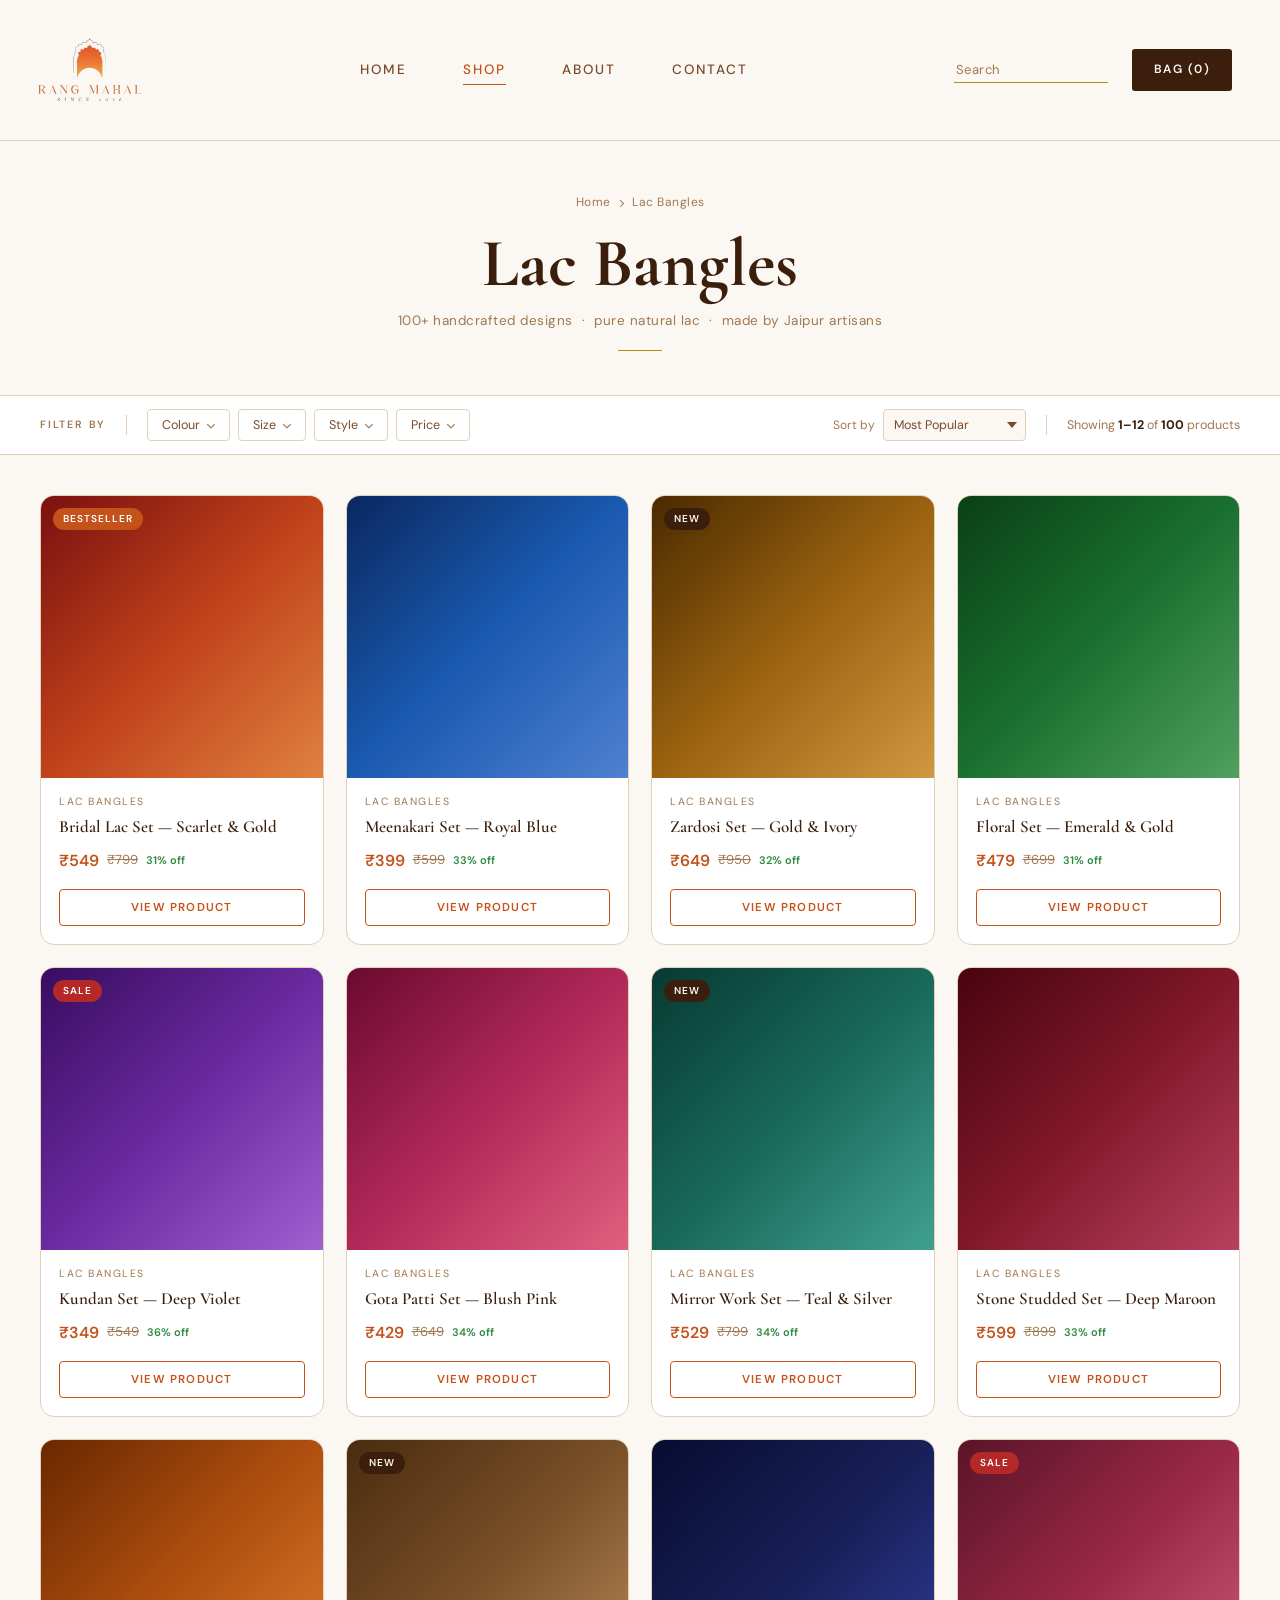
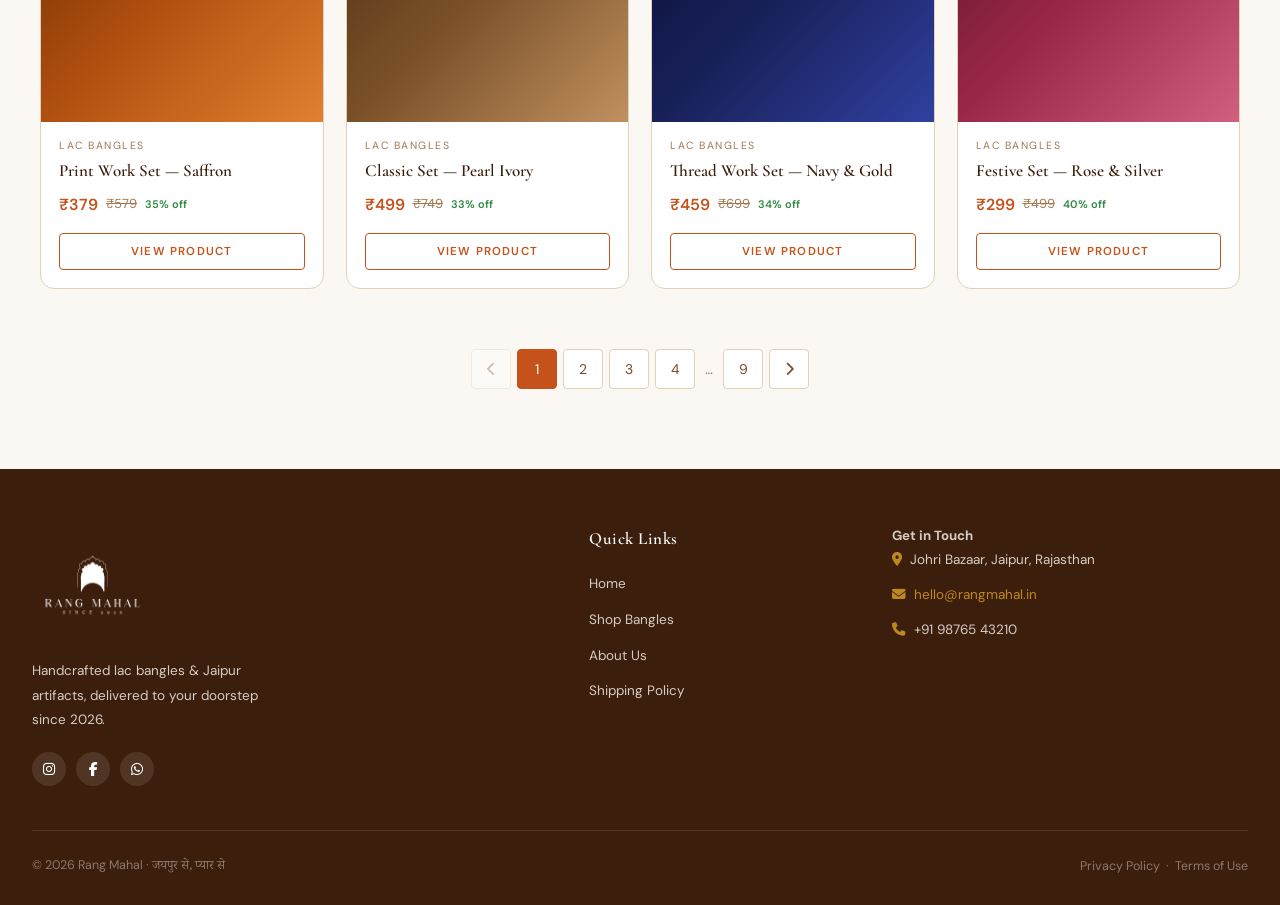
==== commit a61e2606: "Cart page added and update the product detail page" ====
--- a/catalogue.html
+++ b/catalogue.html
@@ -135,17 +135,25 @@
       .results-text { display: none; }
     }
     @media (max-width: 768px) {
-      .cat-banner      { padding: 32px 20px 28px; }
-      .cat-banner h1   { font-size: 36px; }
-      .filter-toolbar  { padding: 0 20px; top: 72px; }
+      .cat-banner      { padding: 28px 20px 24px; }
+      .cat-banner h1   { font-size: 32px; }
+      .cat-banner p    { font-size: 12px; }
+      .filter-toolbar  { padding: 0 16px; top: 72px; }
       .filter-label, .filter-divider { display: none; }
-      .filter-btns     { gap: 6px; }
-      .filter-btn      { padding: 6px 12px; font-size: 12px; }
-      .shop-wrap       { padding: 24px 20px 56px; }
-    }
-    @media (max-width: 520px) {
-      .cat-banner h1   { font-size: 30px; }
-      .filter-toolbar-inner { height: 50px; }
+      .filter-btns     { gap: 6px; overflow-x: auto; -webkit-overflow-scrolling: touch; }
+      .filter-btn      { padding: 7px 12px; font-size: 11.5px; }
+      .sort-group      { display: none; }
+      .shop-wrap       { padding: 20px 16px 48px; }
+      .pagination      { margin-top: 36px; }
+      .pg-btn          { min-width: 44px; height: 44px; }
+    }
+    @media (max-width: 480px) {
+      .cat-banner      { padding: 22px 16px 20px; }
+      .cat-banner h1   { font-size: 28px; }
+      .filter-toolbar-inner { height: 48px; gap: 10px; }
+      .filter-btn      { padding: 6px 10px; font-size: 11px; }
+      .shop-wrap       { padding: 16px 12px 40px; }
+      .pagination      { gap: 4px; }
     }
   </style>
 </head>
@@ -167,7 +175,7 @@
       <div class="nav-search">
         <input type="text" placeholder="Search" class="nav-search-input" />
       </div>
-      <button class="nav-bag" id="navBag">Bag (0)</button>
+      <a href="cart.html" class="nav-bag" id="navBag">Bag (0)</a>
       <button class="nav-hamburger" id="menuBtn" aria-label="Menu" onclick="toggleMenu()">
         <span></span><span></span><span></span>
       </button>
@@ -490,9 +498,9 @@
         Handcrafted lac bangles &amp; Jaipur artifacts, delivered to your doorstep since 2026.
       </p>
       <div class="footer-socials">
-        <a href="#" class="social-btn"><i class="fab fa-instagram"></i></a>
-        <a href="#" class="social-btn"><i class="fab fa-facebook-f"></i></a>
-        <a href="#" class="social-btn"><i class="fab fa-whatsapp"></i></a>
+        <a href="#" class="social-btn" id="social-instagram"><i class="fab fa-instagram"></i></a>
+        <a href="#" class="social-btn" id="social-facebook"><i class="fab fa-facebook-f"></i></a>
+        <a href="#" class="social-btn" id="social-whatsapp"><i class="fab fa-whatsapp"></i></a>
       </div>
     </div>
     <div class="footer-col">
@@ -506,9 +514,9 @@
     </div>
     <div class="footer-contact">
       <h5>Get in Touch</h5>
-      <p><i class="fas fa-location-dot" style="color:var(--gold);margin-right:8px;"></i>Johri Bazaar, Jaipur, Rajasthan</p>
-      <p style="margin-top:8px;"><i class="fas fa-envelope" style="color:var(--gold);margin-right:8px;"></i><a href="mailto:hello@rangmahal.in" style="color:var(--gold);">hello@rangmahal.in</a></p>
-      <p style="margin-top:8px;"><i class="fas fa-phone" style="color:var(--gold);margin-right:8px;"></i>+91 98765 43210</p>
+      <p><i class="fas fa-location-dot" style="color:var(--gold);margin-right:8px;"></i><span id="footer-address">Johri Bazaar, Jaipur, Rajasthan</span></p>
+      <p style="margin-top:8px;"><i class="fas fa-envelope" style="color:var(--gold);margin-right:8px;"></i><a href="mailto:hello@rangmahal.in" style="color:var(--gold);" id="footer-email">hello@rangmahal.in</a></p>
+      <p style="margin-top:8px;"><i class="fas fa-phone" style="color:var(--gold);margin-right:8px;"></i><span id="footer-phone">+91 98765 43210</span></p>
     </div>
   </div>
   <div class="footer-bottom">
@@ -518,19 +526,12 @@
 </footer>
 
 <script>
-  let bagCount = 0;
-  function addCart(btn) {
-    bagCount++;
-    document.getElementById('navBag').textContent = 'Bag (' + bagCount + ')';
-    btn.textContent = '✓ Added';
-    btn.style.background = '#2D8A40';
-    btn.style.color = '#fff';
-    btn.style.borderColor = '#2D8A40';
-    setTimeout(() => {
-      btn.textContent = 'Add to Cart';
-      btn.style.cssText = '';
-    }, 1600);
-  }
+  (function(){
+    var c = localStorage.getItem('rm_cart');
+    var total = c ? JSON.parse(c).reduce(function(s,i){return s+i.qty;},0) : 0;
+    var el = document.getElementById('navBag');
+    if(el) el.textContent = 'Bag (' + total + ')';
+  })();
 
   function goPage(btn) {
     document.querySelectorAll('.pg-btn').forEach(b => b.classList.remove('active'));
@@ -548,6 +549,34 @@
       document.getElementById('menuBtn').classList.remove('open');
     }
   });
+
+  // ── Sync admin settings from localStorage ──
+  (function(){
+    try {
+      var d = localStorage.getItem('rm_settings');
+      if(!d) return;
+      var s = JSON.parse(d);
+      var el;
+      el = document.getElementById('footer-address'); if(el && s.address) el.textContent = s.address;
+      el = document.getElementById('footer-email');   if(el && s.email){ el.textContent = s.email; el.href = 'mailto:' + s.email; }
+      el = document.getElementById('footer-phone');   if(el && s.phone) el.textContent = s.phone;
+      el = document.getElementById('social-instagram'); if(el && s.instagram) el.href = s.instagram;
+      el = document.getElementById('social-facebook');  if(el && s.facebook) el.href = s.facebook;
+      el = document.getElementById('social-whatsapp');  if(el && s.whatsapp){ el.href = 'https://wa.me/' + s.whatsapp.replace(/[^0-9]/g,''); }
+    } catch(e){}
+
+    var pd = localStorage.getItem('rm_products');
+    if(!pd) return;
+    var products = JSON.parse(pd).filter(function(p){ return p.status === 'active'; });
+    if(!products.length) return;
+    function card(p){
+      var off = p.mrp > p.price ? Math.round((1 - p.price/p.mrp)*100) : 0;
+      var img = p.images && p.images[0] ? '<img src="'+p.images[0]+'" style="width:100%;height:100%;object-fit:cover;">' : '<div class="ph '+(p.color||'ph-gold')+'"></div>';
+      return '<div class="card"><div class="card-img">'+img+'</div><div class="card-body"><div class="card-sub">'+p.category+'</div><div class="card-name">'+p.name+'</div><div class="card-price"><span class="price-now">₹'+p.price.toLocaleString('en-IN')+'</span>'+(p.mrp>p.price?'<span class="price-was">₹'+p.mrp.toLocaleString('en-IN')+'</span>':'')+(off?'<span class="price-off">'+off+'% off</span>':'')+'</div></div><div class="card-footer"><a href="product.html?id='+p.id+'" class="card-btn" style="display:block;text-align:center;padding:10px;">View Product</a></div></div>';
+    }
+    var g = document.getElementById('productsGrid');
+    if(g) g.innerHTML = products.map(card).join('');
+  })();
 </script>
 </body>
 </html>
--- a/assets/css/styles.css
+++ b/assets/css/styles.css
@@ -63,7 +63,7 @@
   display: flex; align-items: center;
   border-bottom: 1.5px solid var(--gold);
   padding: 4px 2px;
-  width: 160px;
+  width: clamp(100px, 12vw, 160px);
   transition: border-color var(--t);
 }
 .nav-search:focus-within { border-color: var(--orange); }
@@ -312,9 +312,9 @@
 .nav-hamburger {
   display: none;
   flex-direction: column; justify-content: center; gap: 5px;
-  width: 40px; height: 40px;
+  width: 44px; height: 44px;
   background: none; border: none; cursor: pointer;
-  padding: 8px; flex-shrink: 0;
+  padding: 10px; flex-shrink: 0;
 }
 .nav-hamburger span {
   display: block; width: 22px; height: 2px;
@@ -366,28 +366,55 @@
 /* ── Responsive ───────────────────────────────────────────── */
 @media (max-width: 1024px) {
   .grid-4 { grid-template-columns: repeat(2,1fr); }
+  .nav-wrap { padding: 0 28px; }
 }
 
 @media (max-width: 768px) {
-  /* Navbar collapses to 72px */
-  .nav-wrap      { height: 72px; padding: 0 20px; }
+  .nav-wrap      { height: 72px; padding: 0 16px; }
   .nav-logo img  { height: 58px; }
   .nav-links     { display: none; }
   .nav-search    { display: none; }
   .nav-bag       { padding: 9px 14px; font-size: 11px; letter-spacing: 1px; }
   .nav-hamburger { display: flex; }
 
-  .footer-grid   { grid-template-columns: 1fr 1fr; gap: 32px; }
+  .section       { padding: 48px 20px; }
+  .footer        { padding: 40px 20px 24px; }
+  .footer-grid   { grid-template-columns: 1fr 1fr; gap: 28px; }
+  .footer-logo img { height: 80px; }
   .grid-3        { grid-template-columns: repeat(2,1fr); }
-}
-
-@media (max-width: 520px) {
-  .section     { padding: 48px 18px; }
-  .footer      { padding: 40px 18px 24px; }
-  .footer-grid { grid-template-columns: 1fr; gap: 24px; }
-  .footer-logo img { height: 90px; }
-  .grid-4, .grid-3 { grid-template-columns: repeat(2,1fr); gap: 12px; }
-  .card-body   { padding: 12px 14px; }
-  .card-footer { padding: 0 14px 14px; }
-  .card-name   { font-size: 15px; }
-}
+  .grid-4        { gap: 14px; }
+  .card-body     { padding: 14px 14px; }
+  .card-footer   { padding: 0 14px 14px; }
+  .card-name     { font-size: 15px; }
+  .card-btn      { padding: 10px; min-height: 44px; }
+
+  .btn           { padding: 12px 24px; }
+  .sec-head      { margin-bottom: 32px; }
+}
+
+@media (max-width: 480px) {
+  .nav-wrap      { padding: 0 14px; }
+  .nav-bag       { padding: 8px 12px; font-size: 10px; }
+
+  .section       { padding: 40px 16px; }
+  .footer        { padding: 36px 16px 20px; }
+  .footer-grid   { grid-template-columns: 1fr; gap: 24px; }
+  .footer-logo img { height: 70px; }
+  .footer-bottom { flex-direction: column; text-align: center; gap: 6px; font-size: 11px; }
+  .grid-4, .grid-3 { grid-template-columns: repeat(2,1fr); gap: 10px; }
+  .card-body     { padding: 10px 12px; }
+  .card-footer   { padding: 0 12px 12px; }
+  .card-sub      { font-size: 9px; }
+  .card-name     { font-size: 14px; margin-bottom: 6px; }
+  .price-now     { font-size: 14px; }
+  .price-was     { font-size: 11px; }
+  .price-off     { font-size: 10px; }
+  .card-btn      { font-size: 10px; padding: 9px 8px; }
+
+  .btn           { padding: 11px 20px; font-size: 11.5px; }
+}
+
+@media (max-width: 360px) {
+  .grid-4, .grid-3 { gap: 8px; }
+  .card-name     { font-size: 13px; }
+}
